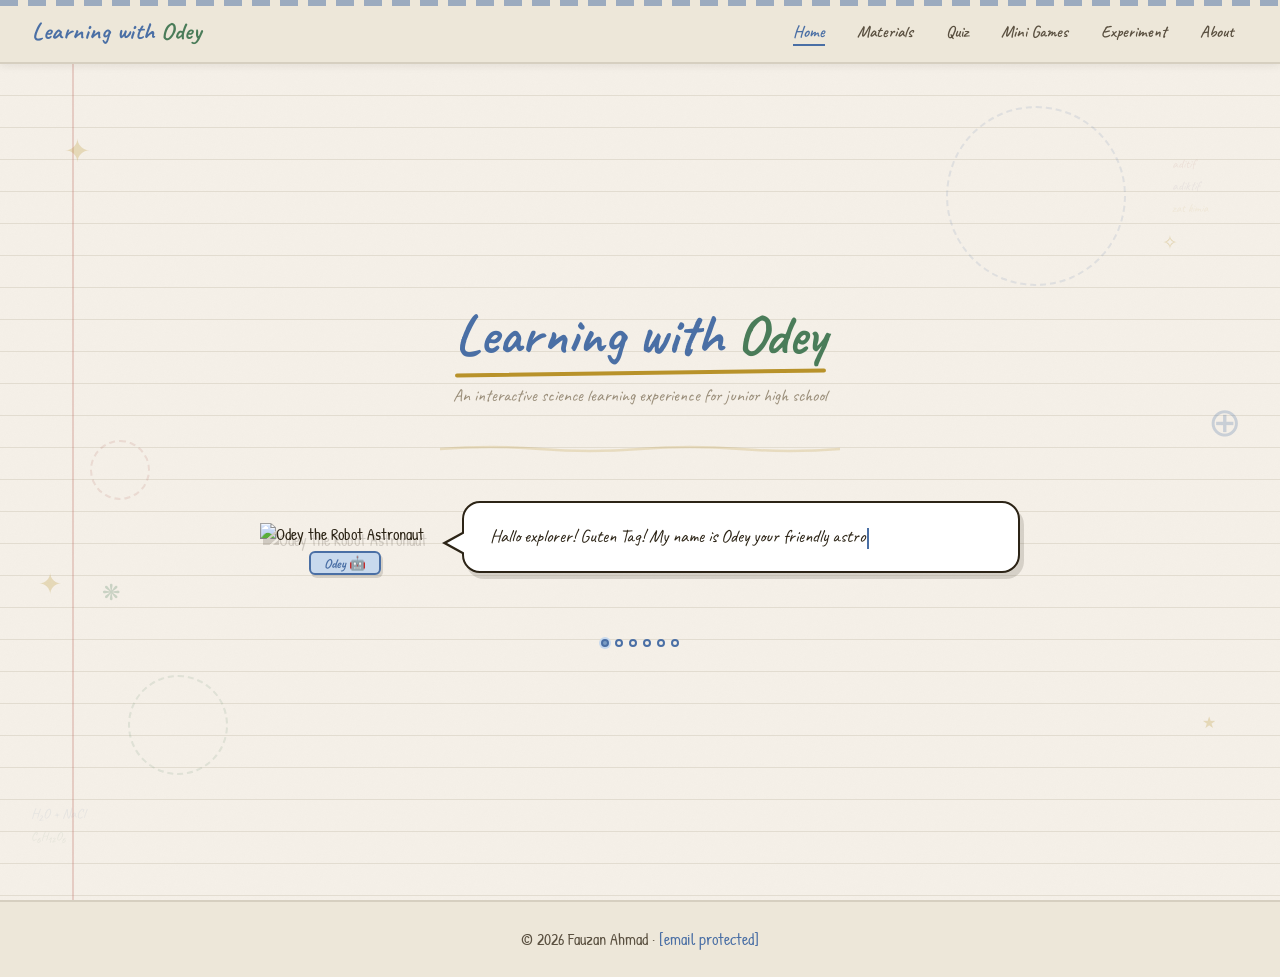
==== index.html @ 3d4de124 "Add files via upload" ====
<!DOCTYPE html>
<html lang="en">
<head>
  <meta charset="UTF-8">
  <meta name="viewport" content="width=device-width, initial-scale=1.0">
  <title>Learning with Odey</title>
  <link rel="stylesheet" href="style.css">
  <style>
    /* ── Home-specific styles ── */
    .home-hero {
      min-height: calc(100vh - var(--nav-height));
      display: flex;
      flex-direction: column;
      align-items: center;
      justify-content: center;
      padding: 3rem 1rem 4rem;
      position: relative;
      overflow: hidden;
    }

    .hero-doodles {
      position: absolute;
      inset: 0;
      pointer-events: none;
      overflow: hidden;
    }

    .doodle-star {
      position: absolute;
      font-family: var(--font-hand);
      color: var(--yellow);
      opacity: 0.25;
      font-size: 1.5rem;
      animation: float 4s ease-in-out infinite;
    }

    .doodle-circle {
      position: absolute;
      border-radius: 50%;
      border: 2.5px dashed;
      opacity: 0.12;
    }

    /* ── Welcome Banner ── */
    .welcome-banner {
      text-align: center;
      margin-bottom: 1.5rem;
      position: relative;
      z-index: 2;
    }

    .welcome-banner h1 {
      font-size: clamp(2rem, 6vw, 3.5rem);
      color: var(--blue);
      position: relative;
      display: inline-block;
    }

    .welcome-banner h1 span {
      color: var(--green);
    }

    .welcome-banner h1::after {
      content: '';
      position: absolute;
      bottom: -6px;
      left: 0; right: 0;
      height: 4px;
      background: var(--yellow);
      border-radius: 2px;
      transform: rotate(-0.8deg);
    }

    .welcome-banner .subtitle-home {
      font-family: var(--font-hand);
      font-size: 1.1rem;
      color: var(--ink-faint);
      margin-top: 0.8rem;
    }

    .scribble-line {
      width: 100%;
      max-width: 400px;
      height: 12px;
      margin: 0.5rem auto 1.5rem;
      opacity: 0.35;
    }

    /* ── Dialog Scene: Odey LEFT, Bubble RIGHT ── */
    .dialog-scene {
      position: relative;
      z-index: 2;
      display: flex;
      flex-direction: row;
      align-items: center;
      gap: 2rem;
      width: 100%;
      max-width: 760px;
      cursor: pointer;
    }

    /* ── Odey LEFT ── */
    .odey-wrapper {
      position: relative;
      display: flex;
      flex-direction: column;
      align-items: center;
      flex-shrink: 0;
    }

    .odey-img {
      width: 170px;
      height: auto;
      filter: drop-shadow(3px 6px 0px rgba(44,36,22,0.18));
      animation: float 3.5s ease-in-out infinite;
      user-select: none;
    }

    .odey-nametag {
      margin-top: 6px;
      background: var(--blue-pale);
      border: 2px solid var(--blue);
      border-radius: var(--radius-sm);
      font-family: var(--font-hand);
      font-size: 0.85rem;
      font-weight: 700;
      color: var(--blue);
      padding: 0.1rem 0.8rem;
      box-shadow: var(--shadow-sm);
    }

    .odey-reaction {
      position: absolute;
      top: 0px;
      right: -10px;
      font-size: 1.6rem;
      opacity: 0;
      pointer-events: none;
    }

    @keyframes reactionPop {
      0%   { opacity: 0; transform: translateY(0) scale(0.5); }
      30%  { opacity: 1; transform: translateY(-20px) scale(1.2); }
      70%  { opacity: 1; transform: translateY(-30px) scale(1); }
      100% { opacity: 0; transform: translateY(-40px) scale(0.8); }
    }

    .odey-reaction.pop {
      animation: reactionPop 0.8s ease forwards;
    }

    /* ── Bubble RIGHT ── */
    .dialog-bubble-wrapper {
      flex: 1;
      display: flex;
      flex-direction: column;
      align-items: flex-start;
      min-height: 140px;
      justify-content: center;
    }

    .dialog-bubble {
      background: white;
      border: 2.5px solid var(--ink);
      border-radius: 18px;
      padding: 1.2rem 1.6rem;
      font-family: var(--font-hand);
      font-size: 1.15rem;
      line-height: 1.6;
      box-shadow: var(--shadow-md);
      width: 100%;
      position: relative;
    }

    /* Tail pointing LEFT toward Odey */
    .dialog-bubble::before {
      content: '';
      position: absolute;
      top: 28px;
      left: -22px;
      border-width: 12px 22px 12px 0;
      border-style: solid;
      border-color: transparent var(--ink) transparent transparent;
      z-index: 1;
    }

    .dialog-bubble::after {
      content: '';
      position: absolute;
      top: 30px;
      left: -17px;
      border-width: 10px 18px 10px 0;
      border-style: solid;
      border-color: transparent white transparent transparent;
      z-index: 2;
    }

    .typing-cursor {
      display: inline-block;
      width: 2px;
      height: 1.1em;
      background: var(--blue);
      margin-left: 2px;
      vertical-align: middle;
      animation: blink 0.7s steps(1) infinite;
    }

    .click-hint {
      font-family: var(--font-hand);
      font-size: 0.85rem;
      color: var(--ink-faint);
      margin-top: 0.5rem;
      padding-left: 0.5rem;
      opacity: 0;
      transition: opacity 0.3s;
      display: flex;
      align-items: center;
      gap: 0.4rem;
    }

    .click-hint.visible { opacity: 1; }
    .click-arrow { animation: float 1s ease-in-out infinite; display: inline-block; }

    /* ── Progress Dots ── */
    .dialog-progress {
      display: flex;
      gap: 6px;
      margin-top: 1.2rem;
      justify-content: center;
      position: relative;
      z-index: 2;
    }

    .progress-dot {
      width: 8px; height: 8px;
      border-radius: 50%;
      border: 2px solid var(--blue);
      background: transparent;
      transition: background 0.3s;
    }

    .progress-dot.done    { background: var(--blue); }
    .progress-dot.current { background: var(--blue-light); box-shadow: 0 0 0 2px var(--blue-pale); }

    /* ── Final CTA ── */
    .home-cta {
      display: none;
      flex-direction: column;
      align-items: center;
      gap: 1.5rem;
      margin-top: 2.5rem;
    }

    .home-cta.visible {
      display: flex;
      animation: fadeInUp 0.5s ease forwards;
    }

    .cta-text {
      font-family: var(--font-hand);
      font-size: 1.2rem;
      color: var(--ink-soft);
      text-align: center;
    }

    .cta-buttons {
      display: flex;
      gap: 1rem;
      flex-wrap: wrap;
      justify-content: center;
    }

    .cta-btn {
      display: flex;
      flex-direction: column;
      align-items: center;
      gap: 0.4rem;
      padding: 1rem 1.5rem;
      border-radius: var(--radius-md);
      border: 2.5px solid;
      font-family: var(--font-hand);
      font-size: 1rem;
      font-weight: 600;
      text-decoration: none;
      transition: all 0.2s;
      box-shadow: var(--shadow-md);
      cursor: pointer;
    }

    .cta-btn:hover { transform: translate(-2px, -3px); box-shadow: var(--shadow-lg); }
    .cta-btn-icon  { font-size: 2rem; }

    .cta-btn.blue   { background: var(--blue-pale);   color: var(--blue);   border-color: var(--blue); }
    .cta-btn.green  { background: var(--green-pale);  color: var(--green);  border-color: var(--green); }
    .cta-btn.red    { background: var(--red-pale);    color: var(--red);    border-color: var(--red); }
    .cta-btn.yellow { background: var(--yellow-pale); color: var(--yellow); border-color: var(--yellow); }
    .cta-btn.purple { background: var(--purple-pale); color: var(--purple); border-color: var(--purple); }

    .restart-btn {
      background: none; border: none;
      font-family: var(--font-hand); font-size: 0.9rem;
      color: var(--ink-faint); cursor: pointer; text-decoration: underline; padding: 0;
    }
    .restart-btn:hover { color: var(--blue); }

    @media (max-width: 600px) {
      .dialog-scene { flex-direction: column; align-items: center; }
      .odey-img { width: 120px; }
      .dialog-bubble { font-size: 1rem; }
      .dialog-bubble::before { top:-22px; left:30px; border-width:0 14px 22px 0; border-color:transparent transparent var(--ink) transparent; }
      .dialog-bubble::after  { top:-17px; left:32px; border-width:0 11px 17px 0; border-color:transparent transparent white transparent; }
    }
  </style>
</head>
<body>

  <nav class="navbar">
    <a href="index.html" class="nav-logo">Learning with <span>Odey</span></a>
    <button class="nav-toggle" id="navToggle" aria-label="Toggle menu">
      <span></span><span></span><span></span>
    </button>
    <ul class="nav-links" id="navLinks">
      <li><a href="index.html" class="active">Home</a></li>
      <li><a href="materials.html">Materials</a></li>
      <li><a href="quiz.html">Quiz</a></li>
      <li><a href="minigames.html">Mini Games</a></li>
      <li><a href="experiment.html">Experiment</a></li>
      <li><a href="about.html">About</a></li>
    </ul>
  </nav>

  <div class="page-content">

    <section class="home-hero">

    <div class="hero-doodles" aria-hidden="true">
      <span class="doodle-star" style="top:8%;left:5%;font-size:2rem;animation-delay:0s;">✦</span>
      <span class="doodle-star" style="top:20%;right:8%;font-size:1.2rem;animation-delay:1s;">✧</span>
      <span class="doodle-star" style="top:60%;left:3%;font-size:1.8rem;animation-delay:2s;">✦</span>
      <span class="doodle-star" style="bottom:20%;right:5%;font-size:1rem;animation-delay:0.5s;">★</span>
      <span class="doodle-star" style="top:40%;right:3%;font-size:2.5rem;animation-delay:1.5s;color:var(--blue);">⊕</span>
      <span class="doodle-star" style="bottom:35%;left:8%;font-size:1.4rem;animation-delay:0.8s;color:var(--green);">❋</span>
      <div class="doodle-circle" style="width:180px;height:180px;border-color:var(--blue);top:5%;right:12%;animation:float 6s ease-in-out infinite;"></div>
      <div class="doodle-circle" style="width:100px;height:100px;border-color:var(--green);bottom:15%;left:10%;animation:float 5s ease-in-out infinite 1s;"></div>
      <div class="doodle-circle" style="width:60px;height:60px;border-color:var(--red);top:45%;left:7%;animation:float 4s ease-in-out infinite 2s;"></div>
      <svg class="doodle-corner" style="bottom:5%;left:2%;width:120px;opacity:0.08;" viewBox="0 0 120 60">
        <text x="5" y="20" font-family="Caveat" font-size="14" fill="#4a6fa5">H₂O + NaCl</text>
        <text x="5" y="42" font-family="Caveat" font-size="12" fill="#4a7c59">C₆H₁₂O₆</text>
      </svg>
      <svg class="doodle-corner" style="top:10%;right:1%;width:100px;opacity:0.08;" viewBox="0 0 100 80">
        <text x="5" y="20" font-family="Caveat" font-size="13" fill="#a0453a">aditif</text>
        <text x="5" y="42" font-family="Caveat" font-size="13" fill="#6b5b8a">adiktif</text>
        <text x="5" y="64" font-family="Caveat" font-size="12" fill="#b8922a">zat kimia</text>
      </svg>
    </div>

      <div class="welcome-banner">
        <h1>Learning with <span>Odey</span></h1>
        <p class="subtitle-home">An interactive science learning experience for junior high school</p>
      </div>

      <svg class="scribble-line" viewBox="0 0 400 12" fill="none">
        <path d="M0 6 Q50 2 100 6 Q150 10 200 6 Q250 2 300 6 Q350 10 400 6"
              stroke="#b8922a" stroke-width="2.5" stroke-linecap="round" opacity="0.6"/>
      </svg>

      <!-- Dialog: Odey LEFT | Bubble RIGHT -->
      <div class="dialog-scene" id="dialogScene">

        <div class="odey-wrapper">
          <img src="assets/odey.png" alt="Odey the Robot Astronaut" class="odey-img" id="odeyImg">
          <div class="odey-nametag">Odey 🤖</div>
          <div class="odey-reaction" id="odeyReaction"></div>
        </div>

        <div class="dialog-bubble-wrapper">
          <div class="dialog-bubble" id="dialogBubble">
            <span id="dialogText"></span><span class="typing-cursor" id="cursor"></span>
          </div>
          <div class="click-hint" id="clickHint">
            <span class="click-arrow">▶</span> Click anywhere to continue
          </div>
        </div>

      </div>

      <div class="dialog-progress" id="progressDots"></div>

      <div class="home-cta" id="homeCta">
        <p class="cta-text">Where would you like to start, <em>Freund</em>? 🚀</p>
        <div class="cta-buttons">
          <a href="materials.html" class="cta-btn blue"><span class="cta-btn-icon">📖</span>Materials</a>
          <a href="quiz.html"      class="cta-btn green"><span class="cta-btn-icon">📝</span>Quiz</a>
          <a href="minigames.html" class="cta-btn yellow"><span class="cta-btn-icon">🎮</span>Mini Games</a>
          <a href="experiment.html" class="cta-btn red"><span class="cta-btn-icon">🔬</span>Experiment</a>
          <a href="about.html"     class="cta-btn purple"><span class="cta-btn-icon">👨‍🎓</span>About</a>
        </div>
        <button class="restart-btn" id="restartBtn">↩ Talk to Odey again</button>
      </div>

    </section>
  </div>

  <footer class="site-footer">
    <p>© 2026 Fauzan Ahmad · <a href="/cdn-cgi/l/email-protection#402621353a212e21282d2124003530296e252435"><span class="__cf_email__" data-cfemail="9dfbfce8e7fcf3fcf5f0fcf9dde8edf4b3f8f9e8">[email&#160;protected]</span></a></p>
  </footer>

  <script data-cfasync="false" src="/cdn-cgi/scripts/5c5dd728/cloudflare-static/email-decode.min.js"></script><script>
    /* Nav toggle */
    document.getElementById('navToggle').addEventListener('click', () => {
      document.getElementById('navLinks').classList.toggle('open');
    });

    /* Dialog data */
    const DIALOGS = [
      { text: "Hallo explorer! Guten Tag! My name is Odey your friendly astro guider!", reaction: "🤖" },
      { text: "I was built by my good friend, Fauzan to help YOU explore the fascinating world of science. Pretty cool, ja?", reaction: "🚀" },
      { text: "This website is all about Additive and Addictive Substances. Sounds serious, but we'll make it fun, I promise! Hehe~", reaction: "😄" },
      { text: "You'll find interactive Materials, a Quiz to test your knowledge, a fun Mini Games, a hands-on Experiment, and more!", reaction: "📚" },
      { text: "Think of this as your digital science notebook — except way more exciting than writing lines. Natürlich!", reaction: "✍️" },
      { text: "Ready to dive in? Choose where you'd like to start below, my suggestion is start from materials ehe~. I'll be cheering for you all the way, Freund!", reaction: "🌟" }
    ];

    let currentDialog = 0;
    let isTyping      = false;
    let typeTimeout   = null;

    const els = {
      bubble:   document.getElementById('dialogBubble'),
      text:     document.getElementById('dialogText'),
      cursor:   document.getElementById('cursor'),
      hint:     document.getElementById('clickHint'),
      dots:     document.getElementById('progressDots'),
      reaction: document.getElementById('odeyReaction'),
      cta:      document.getElementById('homeCta'),
      scene:    document.getElementById('dialogScene'),
    };

    function buildDots() {
      els.dots.innerHTML = '';
      DIALOGS.forEach((_, i) => {
        const d = document.createElement('div');
        d.className = 'progress-dot';
        if (i < currentDialog)   d.classList.add('done');
        if (i === currentDialog) d.classList.add('current');
        els.dots.appendChild(d);
      });
    }

    function typeText(text) {
      els.text.textContent = '';
      els.cursor.style.display = 'inline-block';
      isTyping = true;
      els.hint.classList.remove('visible');
      let i = 0;
      function tick() {
        if (i < text.length) {
          els.text.textContent += text[i++];
          typeTimeout = setTimeout(tick, 28);
        } else {
          isTyping = false;
          els.cursor.style.display = 'none';
          if (currentDialog < DIALOGS.length - 1) els.hint.classList.add('visible');
        }
      }
      tick();
    }

    function skipTyping() {
      clearTimeout(typeTimeout);
      els.text.textContent = DIALOGS[currentDialog].text;
      isTyping = false;
      els.cursor.style.display = 'none';
      if (currentDialog < DIALOGS.length - 1) els.hint.classList.add('visible');
    }

    function showReaction(emoji) {
      els.reaction.textContent = emoji;
      els.reaction.classList.remove('pop');
      void els.reaction.offsetWidth;
      els.reaction.classList.add('pop');
    }

    function popBubble() {
      els.bubble.style.animation = 'none';
      void els.bubble.offsetWidth;
      els.bubble.style.animation = 'popIn 0.3s ease forwards';
    }

    function advance() {
      if (isTyping) { skipTyping(); return; }

      if (currentDialog >= DIALOGS.length - 1) {
        els.scene.style.opacity = '0.4';
        els.scene.style.pointerEvents = 'none';
        els.cta.classList.add('visible');
        return;
      }

      currentDialog++;
      buildDots();
      showReaction(DIALOGS[currentDialog].reaction);
      popBubble();
      typeText(DIALOGS[currentDialog].text);
    }

    function reset() {
      currentDialog = 0;
      els.scene.style.opacity = '1';
      els.scene.style.pointerEvents = '';
      els.cta.classList.remove('visible');
      buildDots();
      popBubble();
      typeText(DIALOGS[0].text);
    }

    /* Events */
    els.scene.addEventListener('click', advance);
    document.addEventListener('keydown', e => {
      if (e.key === ' ' || e.key === 'Enter') { e.preventDefault(); advance(); }
    });
    document.getElementById('restartBtn').addEventListener('click', reset);

    /* Init */
    buildDots();
    typeText(DIALOGS[0].text);
  </script>

</body>
</html>
---- style.css ----
/* ============================================
   LEARNING WITH ODEY — Global Stylesheet
   Theme: Student's Sketchbook / Notebook
   Palette: Muted paper white, dusty blue, 
            sage green, muted red, soft yellow
   ============================================ */

   @import url('https://fonts.googleapis.com/css2?family=Caveat:wght@400;500;600;700&family=Patrick+Hand&family=Nunito:wght@300;400;600;700&display=swap');

   /* ── CSS Variables ─────────────────────────── */
   :root {
     /* Paper & Ink */
     --paper:        #f5f0e8;
     --paper-dark:   #ede7d9;
     --paper-lines:  #d6cfc0;
     --ink:          #2c2416;
     --ink-soft:     #5a5040;
     --ink-faint:    #9a8e7a;
   
     /* Crayon / Pencil Colors (muted, dusty) */
     --blue:         #4a6fa5;
     --blue-light:   #7a9cc4;
     --blue-pale:    #c8d9ed;
     --green:        #4a7c59;
     --green-light:  #7aaa8a;
     --green-pale:   #c4dbc9;
     --red:          #a0453a;
     --red-light:    #c47a72;
     --red-pale:     #e8c4c0;
     --yellow:       #b8922a;
     --yellow-light: #d4b060;
     --yellow-pale:  #f0dfa0;
     --purple:       #6b5b8a;
     --purple-pale:  #d0c4e0;
   
     /* Typography */
     --font-hand:    'Caveat', cursive;
     --font-body:    'Patrick Hand', cursive;
     --font-ui:      'Nunito', sans-serif;
   
     /* Spacing */
     --nav-height:   64px;
     --radius-sm:    6px;
     --radius-md:    12px;
     --radius-lg:    20px;
   
     /* Shadows (pencil/sketch feel) */
     --shadow-sm:    2px 3px 0px rgba(44,36,22,0.15);
     --shadow-md:    4px 6px 0px rgba(44,36,22,0.15);
     --shadow-lg:    6px 10px 0px rgba(44,36,22,0.12);
   }
   
   /* ── Reset & Base ───────────────────────────── */
   *, *::before, *::after {
     box-sizing: border-box;
     margin: 0;
     padding: 0;
   }
   
   html {
     scroll-behavior: smooth;
   }
   
   body {
     font-family: var(--font-body);
     background-color: var(--paper);
     color: var(--ink);
     min-height: 100vh;
     position: relative;
     overflow-x: hidden;
   }
   
   /* ── Paper Texture Background ───────────────── */
   body::before {
     content: '';
     position: fixed;
     inset: 0;
     background-image:
       /* Horizontal ruled lines */
       repeating-linear-gradient(
         transparent,
         transparent 31px,
         var(--paper-lines) 31px,
         var(--paper-lines) 32px
       ),
       /* Subtle paper grain */
       url("data:image/svg+xml,%3Csvg xmlns='http://www.w3.org/2000/svg' width='300' height='300'%3E%3Cfilter id='noise'%3E%3CfeTurbulence type='fractalNoise' baseFrequency='0.9' numOctaves='4' stitchTiles='stitch'/%3E%3CfeColorMatrix type='saturate' values='0'/%3E%3C/filter%3E%3Crect width='300' height='300' filter='url(%23noise)' opacity='0.04'/%3E%3C/svg%3E");
     pointer-events: none;
     z-index: 0;
     opacity: 0.6;
   }
   
   /* Red margin line (left side, like real notebook) */
   body::after {
     content: '';
     position: fixed;
     top: 0;
     left: 72px;
     width: 2px;
     height: 100vh;
     background: var(--red-light);
     opacity: 0.3;
     pointer-events: none;
     z-index: 0;
   }
   
   /* ── Navigation ─────────────────────────────── */
   .navbar {
     position: sticky;
     top: 0;
     z-index: 1000;
     height: var(--nav-height);
     background: var(--paper-dark);
     border-bottom: 2px solid var(--paper-lines);
     display: flex;
     align-items: center;
     padding: 0 2rem;
     gap: 1rem;
     box-shadow: 0 2px 8px rgba(44,36,22,0.08);
   }
   
   /* Spiral binding decoration */
   .navbar::before {
     content: '';
     position: absolute;
     top: 0;
     left: 0;
     right: 0;
     height: 6px;
     background: repeating-linear-gradient(
       90deg,
       var(--blue) 0px,
       var(--blue) 18px,
       transparent 18px,
       transparent 28px
     );
     opacity: 0.5;
   }
   
   .nav-logo {
     font-family: var(--font-hand);
     font-size: 1.5rem;
     font-weight: 700;
     color: var(--blue);
     text-decoration: none;
     letter-spacing: 0.5px;
     flex-shrink: 0;
   }
   
   .nav-logo span {
     color: var(--green);
   }
   
   .nav-links {
     display: flex;
     align-items: center;
     gap: 0.25rem;
     list-style: none;
     margin-left: auto;
   }
   
   .nav-links a {
     font-family: var(--font-hand);
     font-size: 1.05rem;
     font-weight: 600;
     color: var(--ink-soft);
     text-decoration: none;
     padding: 0.4rem 0.9rem;
     border-radius: var(--radius-sm);
     transition: all 0.2s ease;
     position: relative;
   }
   
   .nav-links a::after {
     content: '';
     position: absolute;
     bottom: 2px;
     left: 0.9rem;
     right: 0.9rem;
     height: 2px;
     background: var(--blue);
     transform: scaleX(0);
     transform-origin: left;
     transition: transform 0.2s ease;
   }
   
   .nav-links a:hover {
     color: var(--blue);
   }
   
   .nav-links a:hover::after,
   .nav-links a.active::after {
     transform: scaleX(1);
   }
   
   .nav-links a.active {
     color: var(--blue);
   }
   
   /* Hamburger (mobile) */
   .nav-toggle {
     display: none;
     flex-direction: column;
     gap: 5px;
     cursor: pointer;
     margin-left: auto;
     padding: 4px;
   }
   
   .nav-toggle span {
     display: block;
     width: 24px;
     height: 2px;
     background: var(--ink);
     border-radius: 2px;
     transition: all 0.3s;
   }
   
   /* ── Page Wrapper ───────────────────────────── */
   .page-content {
     position: relative;
     z-index: 1;
     min-height: calc(100vh - var(--nav-height));
   }
   
   .container {
     max-width: 900px;
     margin: 0 auto;
     padding: 0 2rem;
   }
   
   .container-wide {
     max-width: 1200px;
     margin: 0 auto;
     padding: 0 2rem;
   }
   
   /* ── Sketch Card Component ──────────────────── */
   .sketch-card {
     background: white;
     border: 2px solid var(--paper-lines);
     border-radius: var(--radius-md);
     padding: 1.5rem;
     position: relative;
     box-shadow: var(--shadow-md);
     /* Slight rotation for sketchbook feel */
   }
   
   .sketch-card::before {
     content: '';
     position: absolute;
     inset: -1px;
     border-radius: var(--radius-md);
     border: 1.5px solid var(--paper-lines);
     opacity: 0.4;
     transform: rotate(0.3deg);
     pointer-events: none;
   }
   
   /* ── Handwritten Headings ───────────────────── */
   h1, h2, h3, h4 {
     font-family: var(--font-hand);
     line-height: 1.2;
   }
   
   h1 { font-size: clamp(2rem, 5vw, 3rem); }
   h2 { font-size: clamp(1.5rem, 3vw, 2rem); }
   h3 { font-size: clamp(1.2rem, 2.5vw, 1.5rem); }
   
   p {
     font-family: var(--font-body);
     font-size: 1rem;
     line-height: 1.7;
     color: var(--ink-soft);
   }
   
   /* ── Underline Decoration ───────────────────── */
   .hand-underline {
     position: relative;
     display: inline-block;
   }
   
   .hand-underline::after {
     content: '';
     position: absolute;
     bottom: -4px;
     left: 0;
     right: 0;
     height: 3px;
     background: var(--yellow);
     border-radius: 2px;
     transform: rotate(-0.5deg);
   }
   
   /* ── Buttons ────────────────────────────────── */
   .btn {
     display: inline-flex;
     align-items: center;
     gap: 0.5rem;
     font-family: var(--font-hand);
     font-size: 1.05rem;
     font-weight: 600;
     padding: 0.6rem 1.4rem;
     border-radius: var(--radius-sm);
     border: 2px solid currentColor;
     cursor: pointer;
     text-decoration: none;
     transition: all 0.15s ease;
     position: relative;
     box-shadow: var(--shadow-sm);
   }
   
   .btn:hover {
     transform: translate(-1px, -1px);
     box-shadow: var(--shadow-md);
   }
   
   .btn:active {
     transform: translate(1px, 1px);
     box-shadow: none;
   }
   
   .btn-blue {
     background: var(--blue-pale);
     color: var(--blue);
     border-color: var(--blue);
   }
   
   .btn-green {
     background: var(--green-pale);
     color: var(--green);
     border-color: var(--green);
   }
   
   .btn-red {
     background: var(--red-pale);
     color: var(--red);
     border-color: var(--red);
   }
   
   .btn-yellow {
     background: var(--yellow-pale);
     color: var(--yellow);
     border-color: var(--yellow);
   }
   
   .btn-purple {
     background: var(--purple-pale);
     color: var(--purple);
     border-color: var(--purple);
   }
   
   /* ── Speech Bubble (Odey) ───────────────────── */
   .speech-bubble {
     background: white;
     border: 2px solid var(--ink);
     border-radius: var(--radius-lg);
     padding: 1rem 1.4rem;
     position: relative;
     font-family: var(--font-hand);
     font-size: 1.1rem;
     line-height: 1.5;
     box-shadow: var(--shadow-sm);
     max-width: 400px;
   }
   
   .speech-bubble.left::before {
     content: '';
     position: absolute;
     bottom: -14px;
     left: 30px;
     border-width: 14px 10px 0 0;
     border-style: solid;
     border-color: var(--ink) transparent transparent transparent;
   }
   
   .speech-bubble.left::after {
     content: '';
     position: absolute;
     bottom: -11px;
     left: 32px;
     border-width: 12px 8px 0 0;
     border-style: solid;
     border-color: white transparent transparent transparent;
   }
   
   .speech-bubble.right::before {
     content: '';
     position: absolute;
     bottom: -14px;
     right: 30px;
     border-width: 14px 0 0 10px;
     border-style: solid;
     border-color: var(--ink) transparent transparent transparent;
   }
   
   .speech-bubble.right::after {
     content: '';
     position: absolute;
     bottom: -11px;
     right: 32px;
     border-width: 12px 0 0 8px;
     border-style: solid;
     border-color: white transparent transparent transparent;
   }
   
   /* ── Sticky Note ────────────────────────────── */
   .sticky-note {
     background: var(--yellow-pale);
     border: 1.5px solid var(--yellow);
     border-radius: 3px 3px var(--radius-sm) 3px;
     padding: 1rem;
     font-family: var(--font-hand);
     font-size: 0.95rem;
     box-shadow: var(--shadow-sm);
     position: relative;
   }
   
   .sticky-note::before {
     content: '';
     position: absolute;
     top: -6px;
     left: 50%;
     transform: translateX(-50%);
     width: 40px;
     height: 10px;
     background: rgba(184,146,42,0.35);
     border-radius: 2px;
   }
   
   /* ── Section Label (tab-style) ──────────────── */
   .section-label {
     display: inline-block;
     font-family: var(--font-hand);
     font-size: 0.85rem;
     font-weight: 700;
     letter-spacing: 1px;
     text-transform: uppercase;
     padding: 0.2rem 0.8rem;
     border-radius: var(--radius-sm) var(--radius-sm) 0 0;
     margin-bottom: -2px;
   }
   
   .label-blue   { background: var(--blue-pale);   color: var(--blue); }
   .label-green  { background: var(--green-pale);  color: var(--green); }
   .label-red    { background: var(--red-pale);    color: var(--red); }
   .label-yellow { background: var(--yellow-pale); color: var(--yellow); }
   .label-purple { background: var(--purple-pale); color: var(--purple); }
   
   /* ── Washi Tape Decoration ──────────────────── */
   .washi {
     display: block;
     height: 20px;
     border-radius: 2px;
     opacity: 0.65;
   }
   
   .washi-blue   { background: repeating-linear-gradient(45deg, var(--blue-pale), var(--blue-pale) 4px, var(--blue-light) 4px, var(--blue-light) 8px); }
   .washi-green  { background: repeating-linear-gradient(45deg, var(--green-pale), var(--green-pale) 4px, var(--green-light) 4px, var(--green-light) 8px); }
   .washi-red    { background: repeating-linear-gradient(45deg, var(--red-pale), var(--red-pale) 4px, var(--red-light) 4px, var(--red-light) 8px); }
   .washi-yellow { background: repeating-linear-gradient(45deg, var(--yellow-pale), var(--yellow-pale) 4px, var(--yellow-light) 4px, var(--yellow-light) 8px); }
   
   /* ── Progress / Tab Bar ─────────────────────── */
   .tab-bar {
     display: flex;
     gap: 0.5rem;
     border-bottom: 2px solid var(--paper-lines);
     margin-bottom: 1.5rem;
     overflow-x: auto;
     padding-bottom: 0;
   }
   
   .tab-btn {
     font-family: var(--font-hand);
     font-size: 1rem;
     font-weight: 600;
     padding: 0.5rem 1.2rem;
     border: 2px solid var(--paper-lines);
     border-bottom: none;
     border-radius: var(--radius-sm) var(--radius-sm) 0 0;
     background: var(--paper-dark);
     color: var(--ink-faint);
     cursor: pointer;
     transition: all 0.2s;
     white-space: nowrap;
   }
   
   .tab-btn.active {
     background: white;
     color: var(--blue);
     border-color: var(--blue);
     position: relative;
     bottom: -2px;
     padding-bottom: calc(0.5rem + 2px);
   }
   
   /* ── Footer ─────────────────────────────────── */
   .site-footer {
     position: relative;
     z-index: 1;
     background: var(--paper-dark);
     border-top: 2px solid var(--paper-lines);
     padding: 1.5rem 2rem;
     text-align: center;
     font-family: var(--font-hand);
     font-size: 0.95rem;
     color: var(--ink-faint);
   }
   
   .site-footer a {
     color: var(--blue);
     text-decoration: none;
   }
   
   /* ── Doodle SVG decorations ─────────────────── */
   .doodle-corner {
     position: absolute;
     opacity: 0.12;
     pointer-events: none;
   }
   
   /* ── Animations ─────────────────────────────── */
   @keyframes float {
     0%, 100% { transform: translateY(0px); }
     50% { transform: translateY(-8px); }
   }
   
   @keyframes wobble {
     0%, 100% { transform: rotate(-1deg); }
     50% { transform: rotate(1deg); }
   }
   
   @keyframes fadeInUp {
     from { opacity: 0; transform: translateY(20px); }
     to   { opacity: 1; transform: translateY(0); }
   }
   
   @keyframes fadeIn {
     from { opacity: 0; }
     to   { opacity: 1; }
   }
   
   @keyframes scribble {
     from { stroke-dashoffset: 1000; }
     to   { stroke-dashoffset: 0; }
   }
   
   @keyframes popIn {
     0%   { transform: scale(0.8); opacity: 0; }
     70%  { transform: scale(1.05); }
     100% { transform: scale(1); opacity: 1; }
   }
   
   @keyframes blink {
     0%, 100% { opacity: 1; }
     50%       { opacity: 0; }
   }
   
   .anim-float    { animation: float 3s ease-in-out infinite; }
   .anim-wobble   { animation: wobble 4s ease-in-out infinite; }
   .anim-fadeInUp { animation: fadeInUp 0.5s ease forwards; }
   .anim-popIn    { animation: popIn 0.4s cubic-bezier(0.34, 1.56, 0.64, 1) forwards; }
   
   /* ── Utility ────────────────────────────────── */
   .text-blue   { color: var(--blue); }
   .text-green  { color: var(--green); }
   .text-red    { color: var(--red); }
   .text-yellow { color: var(--yellow); }
   .text-purple { color: var(--purple); }
   
   .bg-blue-pale   { background: var(--blue-pale); }
   .bg-green-pale  { background: var(--green-pale); }
   .bg-red-pale    { background: var(--red-pale); }
   .bg-yellow-pale { background: var(--yellow-pale); }
   
   .mt-1 { margin-top: 0.5rem; }
   .mt-2 { margin-top: 1rem; }
   .mt-3 { margin-top: 1.5rem; }
   .mt-4 { margin-top: 2rem; }
   .mb-1 { margin-bottom: 0.5rem; }
   .mb-2 { margin-bottom: 1rem; }
   .mb-3 { margin-bottom: 1.5rem; }
   .mb-4 { margin-bottom: 2rem; }
   
   .text-center { text-align: center; }
   .flex { display: flex; }
   .flex-center { display: flex; align-items: center; justify-content: center; }
   .gap-1 { gap: 0.5rem; }
   .gap-2 { gap: 1rem; }
   .gap-3 { gap: 1.5rem; }
   
   /* ── Responsive ─────────────────────────────── */
   @media (max-width: 768px) {
     body::after { display: none; }
   
     .navbar { padding: 0 1rem; }
   
     .nav-links {
       display: none;
       position: absolute;
       top: var(--nav-height);
       left: 0;
       right: 0;
       flex-direction: column;
       background: var(--paper-dark);
       border-bottom: 2px solid var(--paper-lines);
       padding: 1rem;
       gap: 0.5rem;
       z-index: 999;
     }
   
     .nav-links.open { display: flex; }
     .nav-toggle { display: flex; }
   
     .container,
     .container-wide { padding: 0 1rem; }
   }
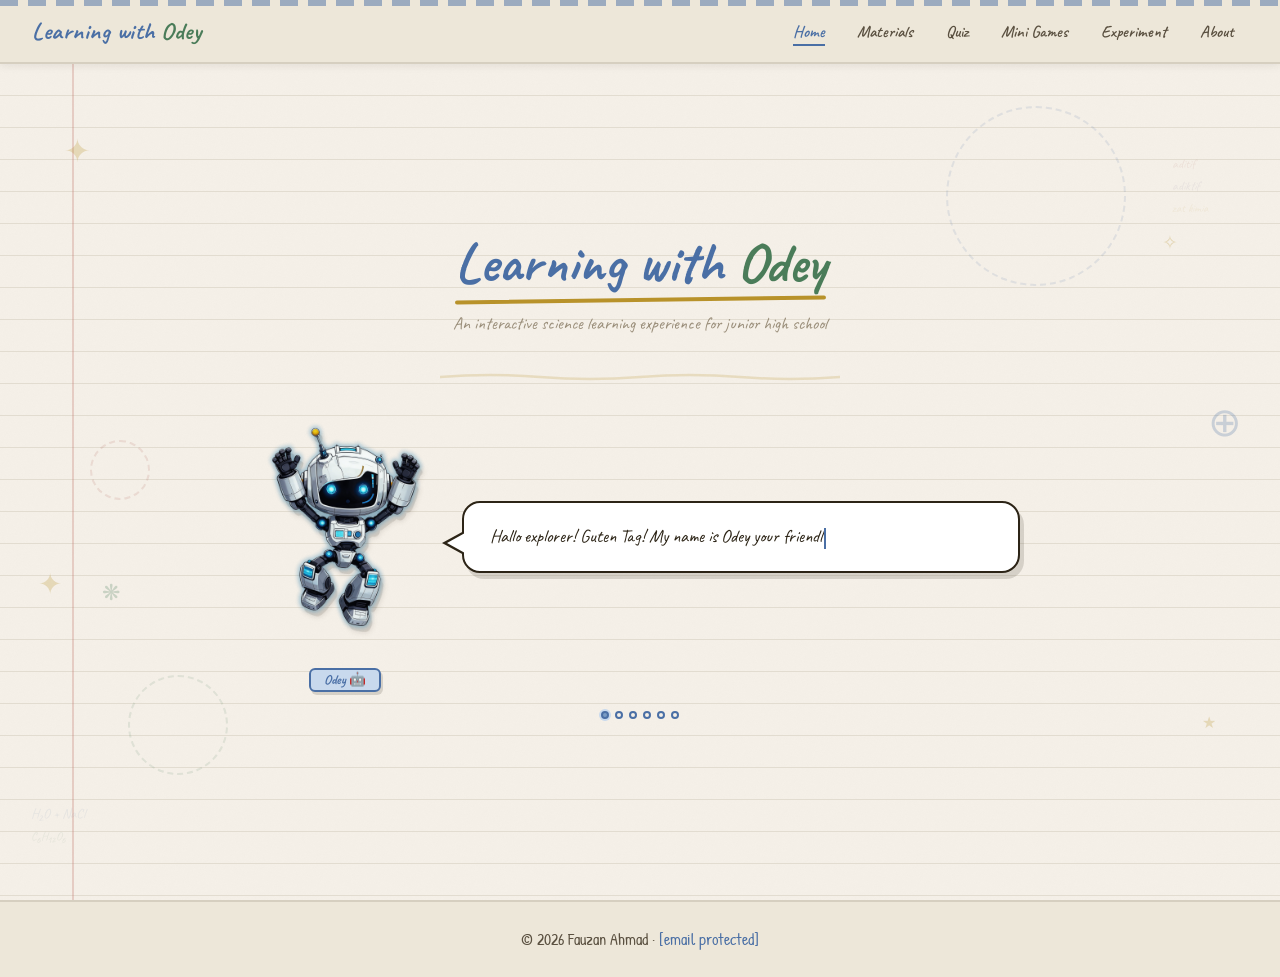
==== commit e5460349: "Update index.html" ====
--- a/index.html
+++ b/index.html
@@ -417,7 +417,7 @@
       { text: "I was built by my good friend, Fauzan to help YOU explore the fascinating world of science. Pretty cool, ja?", reaction: "🚀" },
       { text: "This website is all about Additive and Addictive Substances. Sounds serious, but we'll make it fun, I promise! Hehe~", reaction: "😄" },
       { text: "You'll find interactive Materials, a Quiz to test your knowledge, a fun Mini Games, a hands-on Experiment, and more!", reaction: "📚" },
-      { text: "Think of this as your digital science notebook — except way more exciting than writing lines. Natürlich!", reaction: "✍️" },
+      { text: "Also, you can use this website as your digital science worksheet for the Experiment!", reaction: "✍️" },
       { text: "Ready to dive in? Choose where you'd like to start below, my suggestion is start from materials ehe~. I'll be cheering for you all the way, Freund!", reaction: "🌟" }
     ];
 
@@ -527,4 +527,5 @@
   </script>
 
 </body>
-</html>+
+</html>
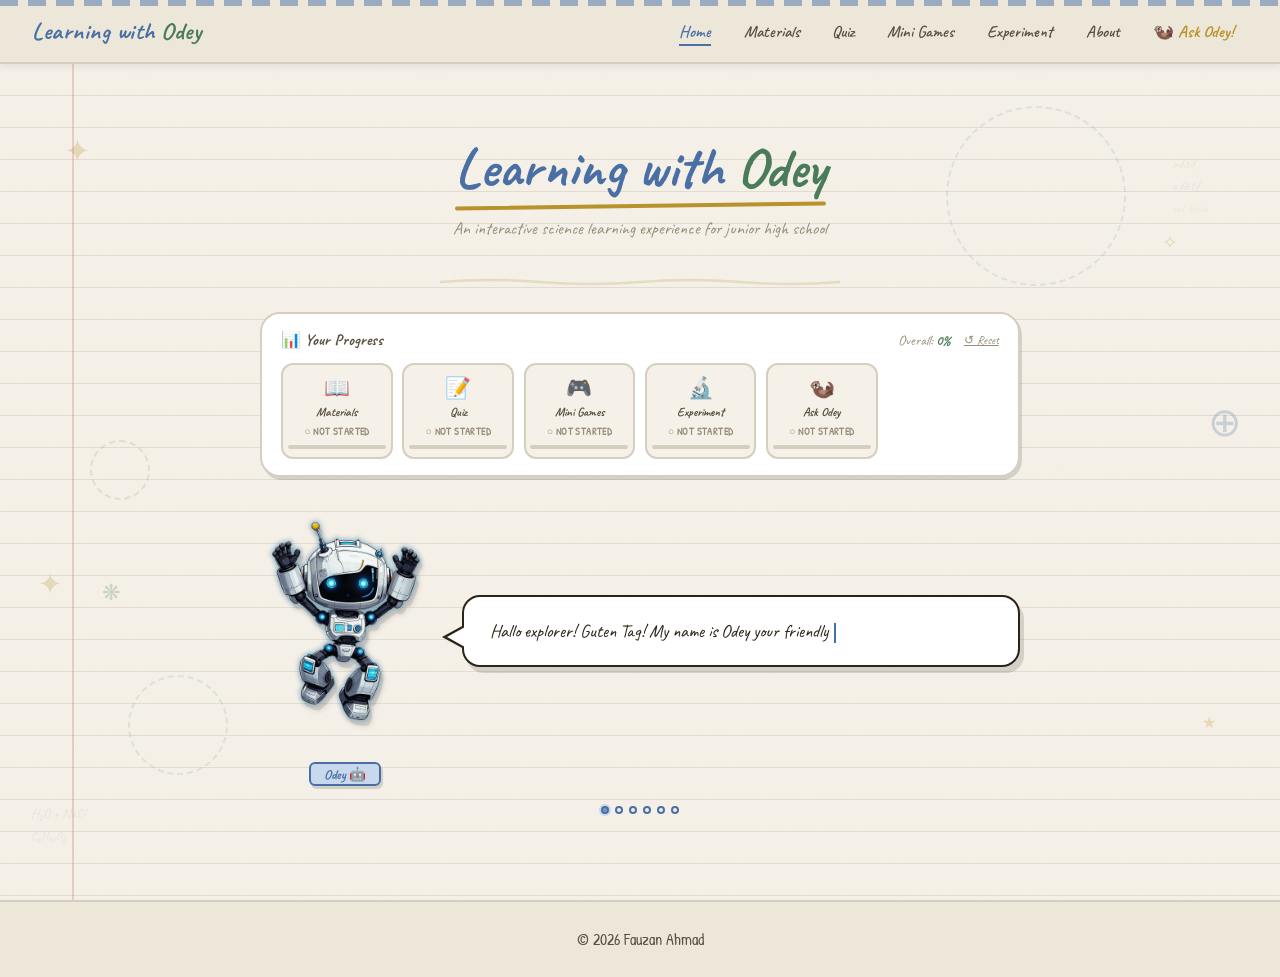
==== commit 3a2db04b: "Update index.html" ====
--- a/index.html
+++ b/index.html
@@ -18,289 +18,161 @@
       overflow: hidden;
     }
 
-    .hero-doodles {
-      position: absolute;
-      inset: 0;
-      pointer-events: none;
-      overflow: hidden;
-    }
-
-    .doodle-star {
-      position: absolute;
-      font-family: var(--font-hand);
-      color: var(--yellow);
-      opacity: 0.25;
-      font-size: 1.5rem;
-      animation: float 4s ease-in-out infinite;
-    }
-
-    .doodle-circle {
-      position: absolute;
-      border-radius: 50%;
-      border: 2.5px dashed;
-      opacity: 0.12;
-    }
+    .hero-doodles { position: absolute; inset: 0; pointer-events: none; overflow: hidden; }
+    .doodle-star { position: absolute; font-family: var(--font-hand); color: var(--yellow); opacity: 0.25; font-size: 1.5rem; animation: float 4s ease-in-out infinite; }
+    .doodle-circle { position: absolute; border-radius: 50%; border: 2.5px dashed; opacity: 0.12; }
 
     /* ── Welcome Banner ── */
-    .welcome-banner {
-      text-align: center;
-      margin-bottom: 1.5rem;
+    .welcome-banner { text-align: center; margin-bottom: 1.5rem; position: relative; z-index: 2; }
+    .welcome-banner h1 { font-size: clamp(2rem, 6vw, 3.5rem); color: var(--blue); position: relative; display: inline-block; }
+    .welcome-banner h1 span { color: var(--green); }
+    .welcome-banner h1::after { content: ''; position: absolute; bottom: -6px; left: 0; right: 0; height: 4px; background: var(--yellow); border-radius: 2px; transform: rotate(-0.8deg); }
+    .welcome-banner .subtitle-home { font-family: var(--font-hand); font-size: 1.1rem; color: var(--ink-faint); margin-top: 0.8rem; }
+
+    .scribble-line { width: 100%; max-width: 400px; height: 12px; margin: 0.5rem auto 1.5rem; opacity: 0.35; }
+
+    /* ── PROGRESS TRACKER ── */
+    .progress-tracker {
       position: relative;
       z-index: 2;
-    }
-
-    .welcome-banner h1 {
-      font-size: clamp(2rem, 6vw, 3.5rem);
-      color: var(--blue);
-      position: relative;
-      display: inline-block;
-    }
-
-    .welcome-banner h1 span {
-      color: var(--green);
-    }
-
-    .welcome-banner h1::after {
-      content: '';
-      position: absolute;
-      bottom: -6px;
-      left: 0; right: 0;
-      height: 4px;
-      background: var(--yellow);
-      border-radius: 2px;
-      transform: rotate(-0.8deg);
-    }
-
-    .welcome-banner .subtitle-home {
-      font-family: var(--font-hand);
-      font-size: 1.1rem;
-      color: var(--ink-faint);
-      margin-top: 0.8rem;
-    }
-
-    .scribble-line {
-      width: 100%;
-      max-width: 400px;
-      height: 12px;
-      margin: 0.5rem auto 1.5rem;
-      opacity: 0.35;
-    }
-
-    /* ── Dialog Scene: Odey LEFT, Bubble RIGHT ── */
-    .dialog-scene {
-      position: relative;
-      z-index: 2;
-      display: flex;
-      flex-direction: row;
-      align-items: center;
-      gap: 2rem;
       width: 100%;
       max-width: 760px;
-      cursor: pointer;
-    }
-
-    /* ── Odey LEFT ── */
-    .odey-wrapper {
-      position: relative;
+      background: white;
+      border: 2.5px solid var(--paper-lines);
+      border-radius: var(--radius-lg);
+      padding: 1rem 1.2rem;
+      margin-bottom: 1.5rem;
+      box-shadow: var(--shadow-sm);
+    }
+    .pt-header {
+      display: flex;
+      align-items: center;
+      justify-content: space-between;
+      margin-bottom: 0.8rem;
+      flex-wrap: wrap;
+      gap: 0.4rem;
+    }
+    .pt-title {
+      font-family: var(--font-hand);
+      font-size: 1rem;
+      font-weight: 700;
+      color: var(--ink-soft);
+      display: flex;
+      align-items: center;
+      gap: 0.4rem;
+    }
+    .pt-overall {
+      font-family: var(--font-hand);
+      font-size: 0.9rem;
+      color: var(--ink-faint);
+    }
+    .pt-overall span {
+      font-weight: 700;
+      color: var(--green);
+    }
+    .pt-sections {
+      display: grid;
+      grid-template-columns: repeat(auto-fill, minmax(100px, 1fr));
+      gap: 0.6rem;
+    }
+    .pt-section {
       display: flex;
       flex-direction: column;
       align-items: center;
-      flex-shrink: 0;
-    }
-
-    .odey-img {
-      width: 170px;
-      height: auto;
-      filter: drop-shadow(3px 6px 0px rgba(44,36,22,0.18));
-      animation: float 3.5s ease-in-out infinite;
-      user-select: none;
-    }
-
-    .odey-nametag {
-      margin-top: 6px;
-      background: var(--blue-pale);
-      border: 2px solid var(--blue);
-      border-radius: var(--radius-sm);
+      gap: 0.25rem;
+      padding: 0.5rem 0.3rem;
+      border-radius: var(--radius-md);
+      border: 2px solid var(--paper-lines);
+      background: var(--paper);
+      cursor: pointer;
+      transition: all 0.2s;
+      text-decoration: none;
+    }
+    .pt-section:hover { transform: translateY(-2px); box-shadow: var(--shadow-sm); }
+    .pt-section.done { border-color: var(--green); background: var(--green-pale); }
+    .pt-section.in-progress { border-color: var(--yellow); background: var(--yellow-pale); }
+    .pt-section-icon { font-size: 1.3rem; }
+    .pt-section-name { font-family: var(--font-hand); font-size: 0.78rem; font-weight: 700; color: var(--ink-soft); text-align: center; line-height: 1.2; }
+    .pt-section-status { font-size: 0.65rem; font-weight: 700; text-transform: uppercase; letter-spacing: 0.4px; }
+    .pt-section.done       .pt-section-status { color: var(--green); }
+    .pt-section.in-progress .pt-section-status { color: var(--yellow); }
+    .pt-section:not(.done):not(.in-progress) .pt-section-status { color: var(--ink-faint); }
+    .pt-progress-mini {
+      width: 100%;
+      height: 4px;
+      background: var(--paper-lines);
+      border-radius: 2px;
+      overflow: hidden;
+      margin-top: 0.2rem;
+    }
+    .pt-progress-fill {
+      height: 100%;
+      border-radius: 2px;
+      transition: width 0.5s ease;
+    }
+    .pt-section.done       .pt-progress-fill { background: var(--green); }
+    .pt-section.in-progress .pt-progress-fill { background: var(--yellow); }
+    .pt-section:not(.done):not(.in-progress) .pt-progress-fill { background: var(--paper-lines); }
+
+    /* Quiz best score badge */
+    .pt-quiz-score {
       font-family: var(--font-hand);
-      font-size: 0.85rem;
+      font-size: 0.72rem;
+      color: var(--blue);
       font-weight: 700;
-      color: var(--blue);
-      padding: 0.1rem 0.8rem;
-      box-shadow: var(--shadow-sm);
-    }
-
-    .odey-reaction {
-      position: absolute;
-      top: 0px;
-      right: -10px;
-      font-size: 1.6rem;
-      opacity: 0;
-      pointer-events: none;
-    }
-
-    @keyframes reactionPop {
-      0%   { opacity: 0; transform: translateY(0) scale(0.5); }
-      30%  { opacity: 1; transform: translateY(-20px) scale(1.2); }
-      70%  { opacity: 1; transform: translateY(-30px) scale(1); }
-      100% { opacity: 0; transform: translateY(-40px) scale(0.8); }
-    }
-
-    .odey-reaction.pop {
-      animation: reactionPop 0.8s ease forwards;
-    }
-
-    /* ── Bubble RIGHT ── */
-    .dialog-bubble-wrapper {
-      flex: 1;
-      display: flex;
-      flex-direction: column;
-      align-items: flex-start;
-      min-height: 140px;
-      justify-content: center;
-    }
-
-    .dialog-bubble {
-      background: white;
-      border: 2.5px solid var(--ink);
-      border-radius: 18px;
-      padding: 1.2rem 1.6rem;
+    }
+    .pt-reset {
       font-family: var(--font-hand);
-      font-size: 1.15rem;
-      line-height: 1.6;
-      box-shadow: var(--shadow-md);
-      width: 100%;
-      position: relative;
-    }
-
-    /* Tail pointing LEFT toward Odey */
-    .dialog-bubble::before {
-      content: '';
-      position: absolute;
-      top: 28px;
-      left: -22px;
-      border-width: 12px 22px 12px 0;
-      border-style: solid;
-      border-color: transparent var(--ink) transparent transparent;
-      z-index: 1;
-    }
-
-    .dialog-bubble::after {
-      content: '';
-      position: absolute;
-      top: 30px;
-      left: -17px;
-      border-width: 10px 18px 10px 0;
-      border-style: solid;
-      border-color: transparent white transparent transparent;
-      z-index: 2;
-    }
-
-    .typing-cursor {
-      display: inline-block;
-      width: 2px;
-      height: 1.1em;
-      background: var(--blue);
-      margin-left: 2px;
-      vertical-align: middle;
-      animation: blink 0.7s steps(1) infinite;
-    }
-
-    .click-hint {
-      font-family: var(--font-hand);
-      font-size: 0.85rem;
+      font-size: 0.75rem;
       color: var(--ink-faint);
-      margin-top: 0.5rem;
-      padding-left: 0.5rem;
-      opacity: 0;
-      transition: opacity 0.3s;
-      display: flex;
-      align-items: center;
-      gap: 0.4rem;
-    }
-
+      background: none;
+      border: none;
+      cursor: pointer;
+      text-decoration: underline;
+      padding: 0;
+    }
+    .pt-reset:hover { color: var(--red); }
+
+    /* ── Dialog Scene ── */
+    .dialog-scene { position: relative; z-index: 2; display: flex; flex-direction: row; align-items: center; gap: 2rem; width: 100%; max-width: 760px; cursor: pointer; }
+    .odey-wrapper { position: relative; display: flex; flex-direction: column; align-items: center; flex-shrink: 0; }
+    .odey-img { width: 170px; height: auto; filter: drop-shadow(3px 6px 0px rgba(44,36,22,0.18)); animation: float 3.5s ease-in-out infinite; user-select: none; }
+    .odey-nametag { margin-top: 6px; background: var(--blue-pale); border: 2px solid var(--blue); border-radius: var(--radius-sm); font-family: var(--font-hand); font-size: 0.85rem; font-weight: 700; color: var(--blue); padding: 0.1rem 0.8rem; box-shadow: var(--shadow-sm); }
+    .odey-reaction { position: absolute; top: 0px; right: -10px; font-size: 1.6rem; opacity: 0; pointer-events: none; }
+    @keyframes reactionPop { 0%{opacity:0;transform:translateY(0) scale(0.5)} 30%{opacity:1;transform:translateY(-20px) scale(1.2)} 70%{opacity:1;transform:translateY(-30px) scale(1)} 100%{opacity:0;transform:translateY(-40px) scale(0.8)} }
+    .odey-reaction.pop { animation: reactionPop 0.8s ease forwards; }
+
+    .dialog-bubble-wrapper { flex: 1; display: flex; flex-direction: column; align-items: flex-start; min-height: 140px; justify-content: center; }
+    .dialog-bubble { background: white; border: 2.5px solid var(--ink); border-radius: 18px; padding: 1.2rem 1.6rem; font-family: var(--font-hand); font-size: 1.15rem; line-height: 1.6; box-shadow: var(--shadow-md); width: 100%; position: relative; }
+    .dialog-bubble::before { content: ''; position: absolute; top: 28px; left: -22px; border-width: 12px 22px 12px 0; border-style: solid; border-color: transparent var(--ink) transparent transparent; z-index: 1; }
+    .dialog-bubble::after  { content: ''; position: absolute; top: 30px; left: -17px; border-width: 10px 18px 10px 0; border-style: solid; border-color: transparent white transparent transparent; z-index: 2; }
+
+    .typing-cursor { display: inline-block; width: 2px; height: 1.1em; background: var(--blue); margin-left: 2px; vertical-align: middle; animation: blink 0.7s steps(1) infinite; }
+    .click-hint { font-family: var(--font-hand); font-size: 0.85rem; color: var(--ink-faint); margin-top: 0.5rem; padding-left: 0.5rem; opacity: 0; transition: opacity 0.3s; display: flex; align-items: center; gap: 0.4rem; }
     .click-hint.visible { opacity: 1; }
     .click-arrow { animation: float 1s ease-in-out infinite; display: inline-block; }
 
-    /* ── Progress Dots ── */
-    .dialog-progress {
-      display: flex;
-      gap: 6px;
-      margin-top: 1.2rem;
-      justify-content: center;
-      position: relative;
-      z-index: 2;
-    }
-
-    .progress-dot {
-      width: 8px; height: 8px;
-      border-radius: 50%;
-      border: 2px solid var(--blue);
-      background: transparent;
-      transition: background 0.3s;
-    }
-
+    /* Progress Dots */
+    .dialog-progress { display: flex; gap: 6px; margin-top: 1.2rem; justify-content: center; position: relative; z-index: 2; }
+    .progress-dot { width: 8px; height: 8px; border-radius: 50%; border: 2px solid var(--blue); background: transparent; transition: background 0.3s; }
     .progress-dot.done    { background: var(--blue); }
     .progress-dot.current { background: var(--blue-light); box-shadow: 0 0 0 2px var(--blue-pale); }
 
-    /* ── Final CTA ── */
-    .home-cta {
-      display: none;
-      flex-direction: column;
-      align-items: center;
-      gap: 1.5rem;
-      margin-top: 2.5rem;
-    }
-
-    .home-cta.visible {
-      display: flex;
-      animation: fadeInUp 0.5s ease forwards;
-    }
-
-    .cta-text {
-      font-family: var(--font-hand);
-      font-size: 1.2rem;
-      color: var(--ink-soft);
-      text-align: center;
-    }
-
-    .cta-buttons {
-      display: flex;
-      gap: 1rem;
-      flex-wrap: wrap;
-      justify-content: center;
-    }
-
-    .cta-btn {
-      display: flex;
-      flex-direction: column;
-      align-items: center;
-      gap: 0.4rem;
-      padding: 1rem 1.5rem;
-      border-radius: var(--radius-md);
-      border: 2.5px solid;
-      font-family: var(--font-hand);
-      font-size: 1rem;
-      font-weight: 600;
-      text-decoration: none;
-      transition: all 0.2s;
-      box-shadow: var(--shadow-md);
-      cursor: pointer;
-    }
-
+    /* CTA */
+    .home-cta { display: none; flex-direction: column; align-items: center; gap: 1.5rem; margin-top: 2.5rem; }
+    .home-cta.visible { display: flex; animation: fadeInUp 0.5s ease forwards; }
+    .cta-text { font-family: var(--font-hand); font-size: 1.2rem; color: var(--ink-soft); text-align: center; }
+    .cta-buttons { display: flex; gap: 1rem; flex-wrap: wrap; justify-content: center; }
+    .cta-btn { display: flex; flex-direction: column; align-items: center; gap: 0.4rem; padding: 1rem 1.5rem; border-radius: var(--radius-md); border: 2.5px solid; font-family: var(--font-hand); font-size: 1rem; font-weight: 600; text-decoration: none; transition: all 0.2s; box-shadow: var(--shadow-md); cursor: pointer; }
     .cta-btn:hover { transform: translate(-2px, -3px); box-shadow: var(--shadow-lg); }
     .cta-btn-icon  { font-size: 2rem; }
-
     .cta-btn.blue   { background: var(--blue-pale);   color: var(--blue);   border-color: var(--blue); }
     .cta-btn.green  { background: var(--green-pale);  color: var(--green);  border-color: var(--green); }
     .cta-btn.red    { background: var(--red-pale);    color: var(--red);    border-color: var(--red); }
     .cta-btn.yellow { background: var(--yellow-pale); color: var(--yellow); border-color: var(--yellow); }
     .cta-btn.purple { background: var(--purple-pale); color: var(--purple); border-color: var(--purple); }
 
-    .restart-btn {
-      background: none; border: none;
-      font-family: var(--font-hand); font-size: 0.9rem;
-      color: var(--ink-faint); cursor: pointer; text-decoration: underline; padding: 0;
-    }
+    .restart-btn { background: none; border: none; font-family: var(--font-hand); font-size: 0.9rem; color: var(--ink-faint); cursor: pointer; text-decoration: underline; padding: 0; }
     .restart-btn:hover { color: var(--blue); }
 
     @media (max-width: 600px) {
@@ -309,6 +181,7 @@
       .dialog-bubble { font-size: 1rem; }
       .dialog-bubble::before { top:-22px; left:30px; border-width:0 14px 22px 0; border-color:transparent transparent var(--ink) transparent; }
       .dialog-bubble::after  { top:-17px; left:32px; border-width:0 11px 17px 0; border-color:transparent transparent white transparent; }
+      .pt-sections { grid-template-columns: repeat(3,1fr); }
     }
   </style>
 </head>
@@ -326,33 +199,33 @@
       <li><a href="minigames.html">Mini Games</a></li>
       <li><a href="experiment.html">Experiment</a></li>
       <li><a href="about.html">About</a></li>
+      <li><a href="askodey.html" style="color:var(--yellow);font-weight:700">🦦 Ask Odey!</a></li>
     </ul>
   </nav>
 
   <div class="page-content">
-
     <section class="home-hero">
 
-    <div class="hero-doodles" aria-hidden="true">
-      <span class="doodle-star" style="top:8%;left:5%;font-size:2rem;animation-delay:0s;">✦</span>
-      <span class="doodle-star" style="top:20%;right:8%;font-size:1.2rem;animation-delay:1s;">✧</span>
-      <span class="doodle-star" style="top:60%;left:3%;font-size:1.8rem;animation-delay:2s;">✦</span>
-      <span class="doodle-star" style="bottom:20%;right:5%;font-size:1rem;animation-delay:0.5s;">★</span>
-      <span class="doodle-star" style="top:40%;right:3%;font-size:2.5rem;animation-delay:1.5s;color:var(--blue);">⊕</span>
-      <span class="doodle-star" style="bottom:35%;left:8%;font-size:1.4rem;animation-delay:0.8s;color:var(--green);">❋</span>
-      <div class="doodle-circle" style="width:180px;height:180px;border-color:var(--blue);top:5%;right:12%;animation:float 6s ease-in-out infinite;"></div>
-      <div class="doodle-circle" style="width:100px;height:100px;border-color:var(--green);bottom:15%;left:10%;animation:float 5s ease-in-out infinite 1s;"></div>
-      <div class="doodle-circle" style="width:60px;height:60px;border-color:var(--red);top:45%;left:7%;animation:float 4s ease-in-out infinite 2s;"></div>
-      <svg class="doodle-corner" style="bottom:5%;left:2%;width:120px;opacity:0.08;" viewBox="0 0 120 60">
-        <text x="5" y="20" font-family="Caveat" font-size="14" fill="#4a6fa5">H₂O + NaCl</text>
-        <text x="5" y="42" font-family="Caveat" font-size="12" fill="#4a7c59">C₆H₁₂O₆</text>
-      </svg>
-      <svg class="doodle-corner" style="top:10%;right:1%;width:100px;opacity:0.08;" viewBox="0 0 100 80">
-        <text x="5" y="20" font-family="Caveat" font-size="13" fill="#a0453a">aditif</text>
-        <text x="5" y="42" font-family="Caveat" font-size="13" fill="#6b5b8a">adiktif</text>
-        <text x="5" y="64" font-family="Caveat" font-size="12" fill="#b8922a">zat kimia</text>
-      </svg>
-    </div>
+      <div class="hero-doodles" aria-hidden="true">
+        <span class="doodle-star" style="top:8%;left:5%;font-size:2rem;animation-delay:0s;">✦</span>
+        <span class="doodle-star" style="top:20%;right:8%;font-size:1.2rem;animation-delay:1s;">✧</span>
+        <span class="doodle-star" style="top:60%;left:3%;font-size:1.8rem;animation-delay:2s;">✦</span>
+        <span class="doodle-star" style="bottom:20%;right:5%;font-size:1rem;animation-delay:0.5s;">★</span>
+        <span class="doodle-star" style="top:40%;right:3%;font-size:2.5rem;animation-delay:1.5s;color:var(--blue);">⊕</span>
+        <span class="doodle-star" style="bottom:35%;left:8%;font-size:1.4rem;animation-delay:0.8s;color:var(--green);">❋</span>
+        <div class="doodle-circle" style="width:180px;height:180px;border-color:var(--blue);top:5%;right:12%;animation:float 6s ease-in-out infinite;"></div>
+        <div class="doodle-circle" style="width:100px;height:100px;border-color:var(--green);bottom:15%;left:10%;animation:float 5s ease-in-out infinite 1s;"></div>
+        <div class="doodle-circle" style="width:60px;height:60px;border-color:var(--red);top:45%;left:7%;animation:float 4s ease-in-out infinite 2s;"></div>
+        <svg style="position:absolute;bottom:5%;left:2%;width:120px;opacity:0.08;" viewBox="0 0 120 60">
+          <text x="5" y="20" font-family="Caveat" font-size="14" fill="#4a6fa5">H₂O + NaCl</text>
+          <text x="5" y="42" font-family="Caveat" font-size="12" fill="#4a7c59">C₆H₁₂O₆</text>
+        </svg>
+        <svg style="position:absolute;top:10%;right:1%;width:100px;opacity:0.08;" viewBox="0 0 100 80">
+          <text x="5" y="20" font-family="Caveat" font-size="13" fill="#a0453a">aditif</text>
+          <text x="5" y="42" font-family="Caveat" font-size="13" fill="#6b5b8a">adiktif</text>
+          <text x="5" y="64" font-family="Caveat" font-size="12" fill="#b8922a">zat kimia</text>
+        </svg>
+      </div>
 
       <div class="welcome-banner">
         <h1>Learning with <span>Odey</span></h1>
@@ -360,19 +233,28 @@
       </div>
 
       <svg class="scribble-line" viewBox="0 0 400 12" fill="none">
-        <path d="M0 6 Q50 2 100 6 Q150 10 200 6 Q250 2 300 6 Q350 10 400 6"
-              stroke="#b8922a" stroke-width="2.5" stroke-linecap="round" opacity="0.6"/>
+        <path d="M0 6 Q50 2 100 6 Q150 10 200 6 Q250 2 300 6 Q350 10 400 6" stroke="#b8922a" stroke-width="2.5" stroke-linecap="round" opacity="0.6"/>
       </svg>
+
+      <!-- ── PROGRESS TRACKER ── -->
+      <div class="progress-tracker" id="progressTracker">
+        <div class="pt-header">
+          <div class="pt-title">📊 Your Progress</div>
+          <div style="display:flex;align-items:center;gap:.8rem">
+            <div class="pt-overall">Overall: <span id="ptOverall">0%</span></div>
+            <button class="pt-reset" onclick="resetProgress()">↺ Reset</button>
+          </div>
+        </div>
+        <div class="pt-sections" id="ptSections"></div>
+      </div>
 
       <!-- Dialog: Odey LEFT | Bubble RIGHT -->
       <div class="dialog-scene" id="dialogScene">
-
         <div class="odey-wrapper">
-          <img src="assets/odey.png" alt="Odey the Robot Astronaut" class="odey-img" id="odeyImg">
+          <img src="assets/odey.png" alt="Odey" class="odey-img" id="odeyImg">
           <div class="odey-nametag">Odey 🤖</div>
           <div class="odey-reaction" id="odeyReaction"></div>
         </div>
-
         <div class="dialog-bubble-wrapper">
           <div class="dialog-bubble" id="dialogBubble">
             <span id="dialogText"></span><span class="typing-cursor" id="cursor"></span>
@@ -381,7 +263,6 @@
             <span class="click-arrow">▶</span> Click anywhere to continue
           </div>
         </div>
-
       </div>
 
       <div class="dialog-progress" id="progressDots"></div>
@@ -389,11 +270,11 @@
       <div class="home-cta" id="homeCta">
         <p class="cta-text">Where would you like to start, <em>Freund</em>? 🚀</p>
         <div class="cta-buttons">
-          <a href="materials.html" class="cta-btn blue"><span class="cta-btn-icon">📖</span>Materials</a>
-          <a href="quiz.html"      class="cta-btn green"><span class="cta-btn-icon">📝</span>Quiz</a>
-          <a href="minigames.html" class="cta-btn yellow"><span class="cta-btn-icon">🎮</span>Mini Games</a>
-          <a href="experiment.html" class="cta-btn red"><span class="cta-btn-icon">🔬</span>Experiment</a>
-          <a href="about.html"     class="cta-btn purple"><span class="cta-btn-icon">👨‍🎓</span>About</a>
+          <a href="materials.html"  class="cta-btn blue">  <span class="cta-btn-icon">📖</span>Materials</a>
+          <a href="quiz.html"       class="cta-btn green"> <span class="cta-btn-icon">📝</span>Quiz</a>
+          <a href="minigames.html"  class="cta-btn yellow"><span class="cta-btn-icon">🎮</span>Mini Games</a>
+          <a href="experiment.html" class="cta-btn red">   <span class="cta-btn-icon">🔬</span>Experiment</a>
+          <a href="askodey.html"    class="cta-btn purple"><span class="cta-btn-icon">🦦</span>Ask Odey!</a>
         </div>
         <button class="restart-btn" id="restartBtn">↩ Talk to Odey again</button>
       </div>
@@ -402,23 +283,124 @@
   </div>
 
   <footer class="site-footer">
-    <p>© 2026 Fauzan Ahmad · <a href="/cdn-cgi/l/email-protection#402621353a212e21282d2124003530296e252435"><span class="__cf_email__" data-cfemail="9dfbfce8e7fcf3fcf5f0fcf9dde8edf4b3f8f9e8">[email&#160;protected]</span></a></p>
+    <p>© 2026 Fauzan Ahmad</p>
   </footer>
 
-  <script data-cfasync="false" src="/cdn-cgi/scripts/5c5dd728/cloudflare-static/email-decode.min.js"></script><script>
-    /* Nav toggle */
-    document.getElementById('navToggle').addEventListener('click', () => {
-      document.getElementById('navLinks').classList.toggle('open');
-    });
-
-    /* Dialog data */
+  <script>
+    /* ════════════════════════════════════════════
+       PROGRESS TRACKER
+    ════════════════════════════════════════════ */
+    const SECTIONS = [
+      { key:'materials', name:'Materials',   icon:'📖', href:'materials.html',  trackKey:'odey_materials' },
+      { key:'quiz',      name:'Quiz',        icon:'📝', href:'quiz.html',        trackKey:'odey_quiz'      },
+      { key:'minigames', name:'Mini Games',  icon:'🎮', href:'minigames.html',   trackKey:'odey_minigames' },
+      { key:'experiment',name:'Experiment',  icon:'🔬', href:'experiment.html',  trackKey:'odey_experiment'},
+      { key:'askodey',   name:'Ask Odey',    icon:'🦦', href:'askodey.html',     trackKey:'odey_askodey'   },
+    ];
+
+    function getProgress(key) {
+      try { return JSON.parse(localStorage.getItem(key) || 'null'); } catch { return null; }
+    }
+
+    function getSectionStatus(section) {
+      const data = getProgress(section.trackKey);
+      if (!data) return { status:'not-started', pct:0, detail:'' };
+
+      if (section.key === 'quiz') {
+        if (data.completed) return { status:'done', pct:100, detail: data.bestScore ? data.bestScore + ' pts' : 'Done' };
+        if (data.started)   return { status:'in-progress', pct:50, detail:'In progress' };
+        return { status:'not-started', pct:0, detail:'' };
+      }
+      if (section.key === 'materials') {
+        const pct = data.readPct || 0;
+        if (pct >= 90) return { status:'done', pct:100, detail:'Read ✓' };
+        if (pct > 0)   return { status:'in-progress', pct, detail: pct + '% read' };
+        return { status:'not-started', pct:0, detail:'' };
+      }
+      if (section.key === 'experiment') {
+        const pct = data.completionPct || 0;
+        if (pct >= 80) return { status:'done', pct:100, detail:'Completed ✓' };
+        if (pct > 0)   return { status:'in-progress', pct, detail: pct + '% done' };
+        return { status:'not-started', pct:0, detail:'' };
+      }
+      if (data.visited) return { status:'done', pct:100, detail:'Visited ✓' };
+      return { status:'not-started', pct:0, detail:'' };
+    }
+
+    function renderProgressTracker() {
+      const container = document.getElementById('ptSections');
+      container.innerHTML = '';
+      let completedCount = 0;
+
+      SECTIONS.forEach(section => {
+        const { status, pct, detail } = getSectionStatus(section);
+        if (status === 'done') completedCount++;
+
+        const el = document.createElement('a');
+        el.href = section.href;
+        el.className = 'pt-section' + (status === 'done' ? ' done' : status === 'in-progress' ? ' in-progress' : '');
+
+        const statusText = status === 'done' ? '✅ Done' : status === 'in-progress' ? '⏳ Started' : '○ Not started';
+        const quizExtra  = section.key === 'quiz' && detail && status === 'done'
+          ? `<div class="pt-quiz-score">🏆 ${detail}</div>` : '';
+
+        el.innerHTML = `
+          <div class="pt-section-icon">${section.icon}</div>
+          <div class="pt-section-name">${section.name}</div>
+          <div class="pt-section-status">${statusText}</div>
+          ${quizExtra}
+          <div class="pt-progress-mini"><div class="pt-progress-fill" style="width:${pct}%"></div></div>`;
+        container.appendChild(el);
+      });
+
+      const overallPct = Math.round((completedCount / SECTIONS.length) * 100);
+      document.getElementById('ptOverall').textContent = overallPct + '%';
+
+      // Update Odey dialog based on progress
+      updateDialogForProgress(completedCount);
+    }
+
+    function updateDialogForProgress(completedCount) {
+      if (completedCount >= SECTIONS.length) {
+        DIALOGS[0].text = "Wunderbar!! You've completed EVERYTHING, Freund! 🎉 You're a true science scholar! Maybe try the leaderboard next?";
+      } else if (completedCount >= 3) {
+        DIALOGS[0].text = "Sehr gut! You're " + completedCount + "/" + SECTIONS.length + " through the material! Almost there, Freund! Keep going! 💪";
+      } else if (completedCount >= 1) {
+        DIALOGS[0].text = "Good start, Freund! You've completed " + completedCount + " section" + (completedCount>1?'s':'') + " so far. Keep exploring! 🚀";
+      }
+    }
+
+    window.resetProgress = function() {
+      if (!confirm('Reset all your progress? This cannot be undone.')) return;
+      SECTIONS.forEach(s => localStorage.removeItem(s.trackKey));
+      renderProgressTracker();
+    };
+
+    // Track page visits automatically
+    function trackVisit(key, data = {}) {
+      const existing = getProgress(key) || {};
+      localStorage.setItem(key, JSON.stringify({ ...existing, visited: true, lastVisit: Date.now(), ...data }));
+    }
+
+    // Track materials reading progress via scroll
+    if (window.location.pathname.includes('materials')) {
+      window.addEventListener('scroll', () => {
+        const el  = document.documentElement;
+        const pct = Math.round((el.scrollTop / (el.scrollHeight - el.clientHeight)) * 100);
+        trackVisit('odey_materials', { readPct: pct });
+      });
+    }
+
+    /* ════════════════════════════════════════════
+       DIALOG
+    ════════════════════════════════════════════ */
     const DIALOGS = [
       { text: "Hallo explorer! Guten Tag! My name is Odey your friendly astro guider!", reaction: "🤖" },
       { text: "I was built by my good friend, Fauzan to help YOU explore the fascinating world of science. Pretty cool, ja?", reaction: "🚀" },
       { text: "This website is all about Additive and Addictive Substances. Sounds serious, but we'll make it fun, I promise! Hehe~", reaction: "😄" },
-      { text: "You'll find interactive Materials, a Quiz to test your knowledge, a fun Mini Games, a hands-on Experiment, and more!", reaction: "📚" },
-      { text: "Also, you can use this website as your digital science worksheet for the Experiment!", reaction: "✍️" },
-      { text: "Ready to dive in? Choose where you'd like to start below, my suggestion is start from materials ehe~. I'll be cheering for you all the way, Freund!", reaction: "🌟" }
+      { text: "You'll find interactive Materials, a Quiz to test your knowledge, fun Mini Games, a hands-on Experiment, and more!", reaction: "📚" },
+      { text: "Also, you can ask me anything about the material! Just click 🦦 Ask Odey! in the navbar — I'm always here, Freund!", reaction: "✍️" },
+      { text: "Ready to dive in? Check your progress tracker above and choose where to continue. I'll be cheering for you all the way!", reaction: "🌟" }
     ];
 
     let currentDialog = 0;
@@ -441,7 +423,7 @@
       DIALOGS.forEach((_, i) => {
         const d = document.createElement('div');
         d.className = 'progress-dot';
-        if (i < currentDialog)   d.classList.add('done');
+        if (i < currentDialog)  d.classList.add('done');
         if (i === currentDialog) d.classList.add('current');
         els.dots.appendChild(d);
       });
@@ -489,14 +471,12 @@
 
     function advance() {
       if (isTyping) { skipTyping(); return; }
-
       if (currentDialog >= DIALOGS.length - 1) {
         els.scene.style.opacity = '0.4';
         els.scene.style.pointerEvents = 'none';
         els.cta.classList.add('visible');
         return;
       }
-
       currentDialog++;
       buildDots();
       showReaction(DIALOGS[currentDialog].reaction);
@@ -514,18 +494,19 @@
       typeText(DIALOGS[0].text);
     }
 
-    /* Events */
     els.scene.addEventListener('click', advance);
     document.addEventListener('keydown', e => {
       if (e.key === ' ' || e.key === 'Enter') { e.preventDefault(); advance(); }
     });
     document.getElementById('restartBtn').addEventListener('click', reset);
-
-    /* Init */
+    document.getElementById('navToggle').addEventListener('click', () => {
+      document.getElementById('navLinks').classList.toggle('open');
+    });
+
+    /* ── INIT ── */
+    renderProgressTracker();
     buildDots();
     typeText(DIALOGS[0].text);
   </script>
-
 </body>
-
 </html>
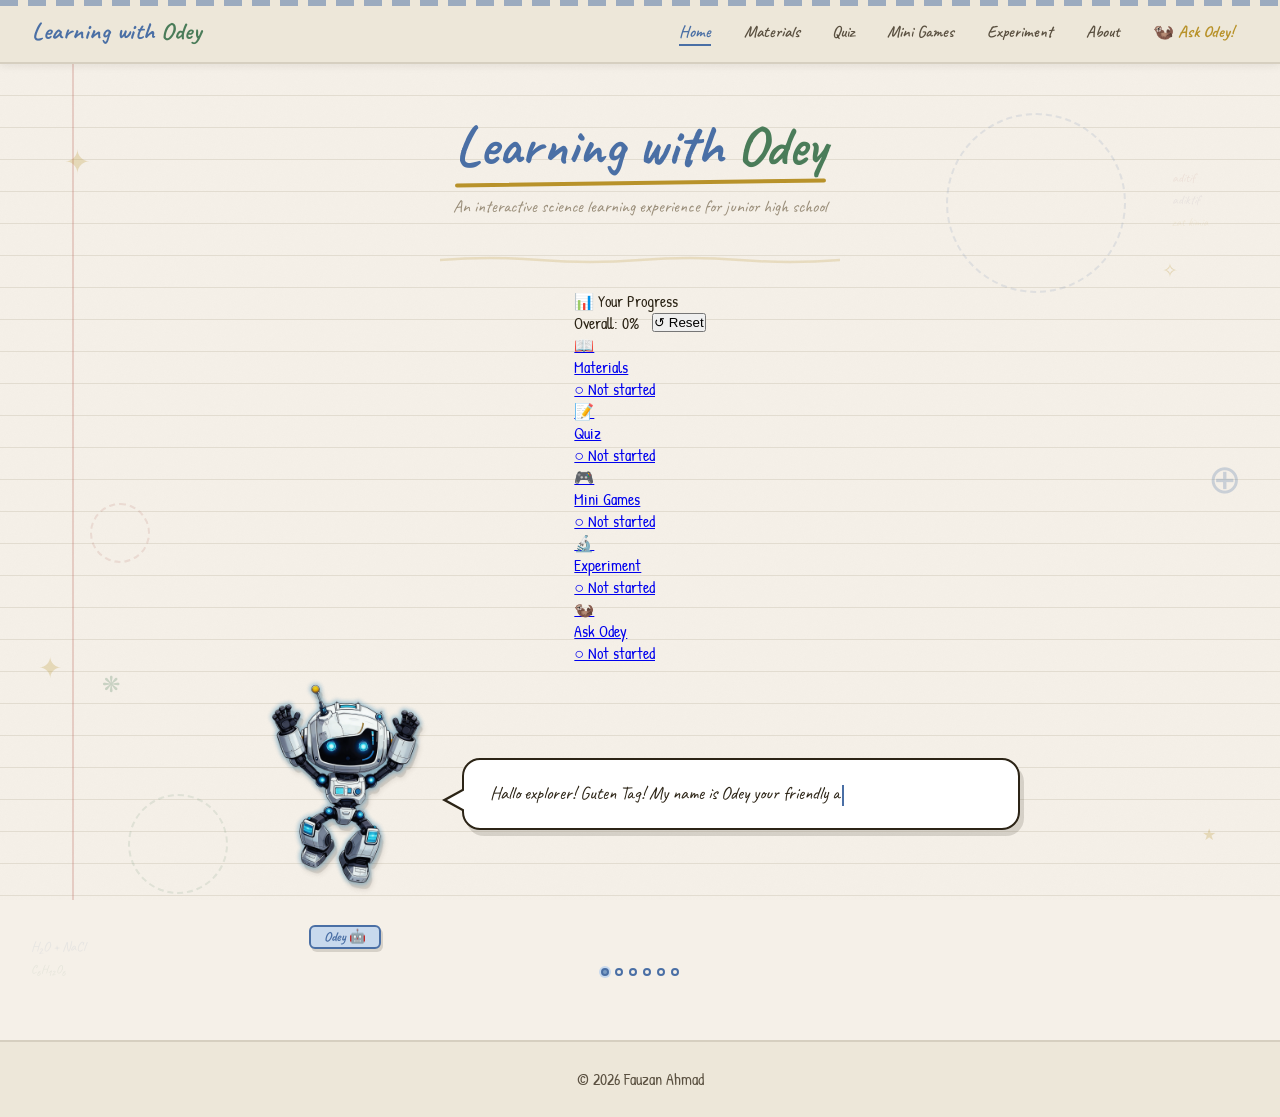
==== commit be49c4ec: "Update index.html" ====
--- a/index.html
+++ b/index.html
@@ -30,108 +30,6 @@
     .welcome-banner .subtitle-home { font-family: var(--font-hand); font-size: 1.1rem; color: var(--ink-faint); margin-top: 0.8rem; }
 
     .scribble-line { width: 100%; max-width: 400px; height: 12px; margin: 0.5rem auto 1.5rem; opacity: 0.35; }
-
-    /* ── PROGRESS TRACKER ── */
-    .progress-tracker {
-      position: relative;
-      z-index: 2;
-      width: 100%;
-      max-width: 760px;
-      background: white;
-      border: 2.5px solid var(--paper-lines);
-      border-radius: var(--radius-lg);
-      padding: 1rem 1.2rem;
-      margin-bottom: 1.5rem;
-      box-shadow: var(--shadow-sm);
-    }
-    .pt-header {
-      display: flex;
-      align-items: center;
-      justify-content: space-between;
-      margin-bottom: 0.8rem;
-      flex-wrap: wrap;
-      gap: 0.4rem;
-    }
-    .pt-title {
-      font-family: var(--font-hand);
-      font-size: 1rem;
-      font-weight: 700;
-      color: var(--ink-soft);
-      display: flex;
-      align-items: center;
-      gap: 0.4rem;
-    }
-    .pt-overall {
-      font-family: var(--font-hand);
-      font-size: 0.9rem;
-      color: var(--ink-faint);
-    }
-    .pt-overall span {
-      font-weight: 700;
-      color: var(--green);
-    }
-    .pt-sections {
-      display: grid;
-      grid-template-columns: repeat(auto-fill, minmax(100px, 1fr));
-      gap: 0.6rem;
-    }
-    .pt-section {
-      display: flex;
-      flex-direction: column;
-      align-items: center;
-      gap: 0.25rem;
-      padding: 0.5rem 0.3rem;
-      border-radius: var(--radius-md);
-      border: 2px solid var(--paper-lines);
-      background: var(--paper);
-      cursor: pointer;
-      transition: all 0.2s;
-      text-decoration: none;
-    }
-    .pt-section:hover { transform: translateY(-2px); box-shadow: var(--shadow-sm); }
-    .pt-section.done { border-color: var(--green); background: var(--green-pale); }
-    .pt-section.in-progress { border-color: var(--yellow); background: var(--yellow-pale); }
-    .pt-section-icon { font-size: 1.3rem; }
-    .pt-section-name { font-family: var(--font-hand); font-size: 0.78rem; font-weight: 700; color: var(--ink-soft); text-align: center; line-height: 1.2; }
-    .pt-section-status { font-size: 0.65rem; font-weight: 700; text-transform: uppercase; letter-spacing: 0.4px; }
-    .pt-section.done       .pt-section-status { color: var(--green); }
-    .pt-section.in-progress .pt-section-status { color: var(--yellow); }
-    .pt-section:not(.done):not(.in-progress) .pt-section-status { color: var(--ink-faint); }
-    .pt-progress-mini {
-      width: 100%;
-      height: 4px;
-      background: var(--paper-lines);
-      border-radius: 2px;
-      overflow: hidden;
-      margin-top: 0.2rem;
-    }
-    .pt-progress-fill {
-      height: 100%;
-      border-radius: 2px;
-      transition: width 0.5s ease;
-    }
-    .pt-section.done       .pt-progress-fill { background: var(--green); }
-    .pt-section.in-progress .pt-progress-fill { background: var(--yellow); }
-    .pt-section:not(.done):not(.in-progress) .pt-progress-fill { background: var(--paper-lines); }
-
-    /* Quiz best score badge */
-    .pt-quiz-score {
-      font-family: var(--font-hand);
-      font-size: 0.72rem;
-      color: var(--blue);
-      font-weight: 700;
-    }
-    .pt-reset {
-      font-family: var(--font-hand);
-      font-size: 0.75rem;
-      color: var(--ink-faint);
-      background: none;
-      border: none;
-      cursor: pointer;
-      text-decoration: underline;
-      padding: 0;
-    }
-    .pt-reset:hover { color: var(--red); }
 
     /* ── Dialog Scene ── */
     .dialog-scene { position: relative; z-index: 2; display: flex; flex-direction: row; align-items: center; gap: 2rem; width: 100%; max-width: 760px; cursor: pointer; }
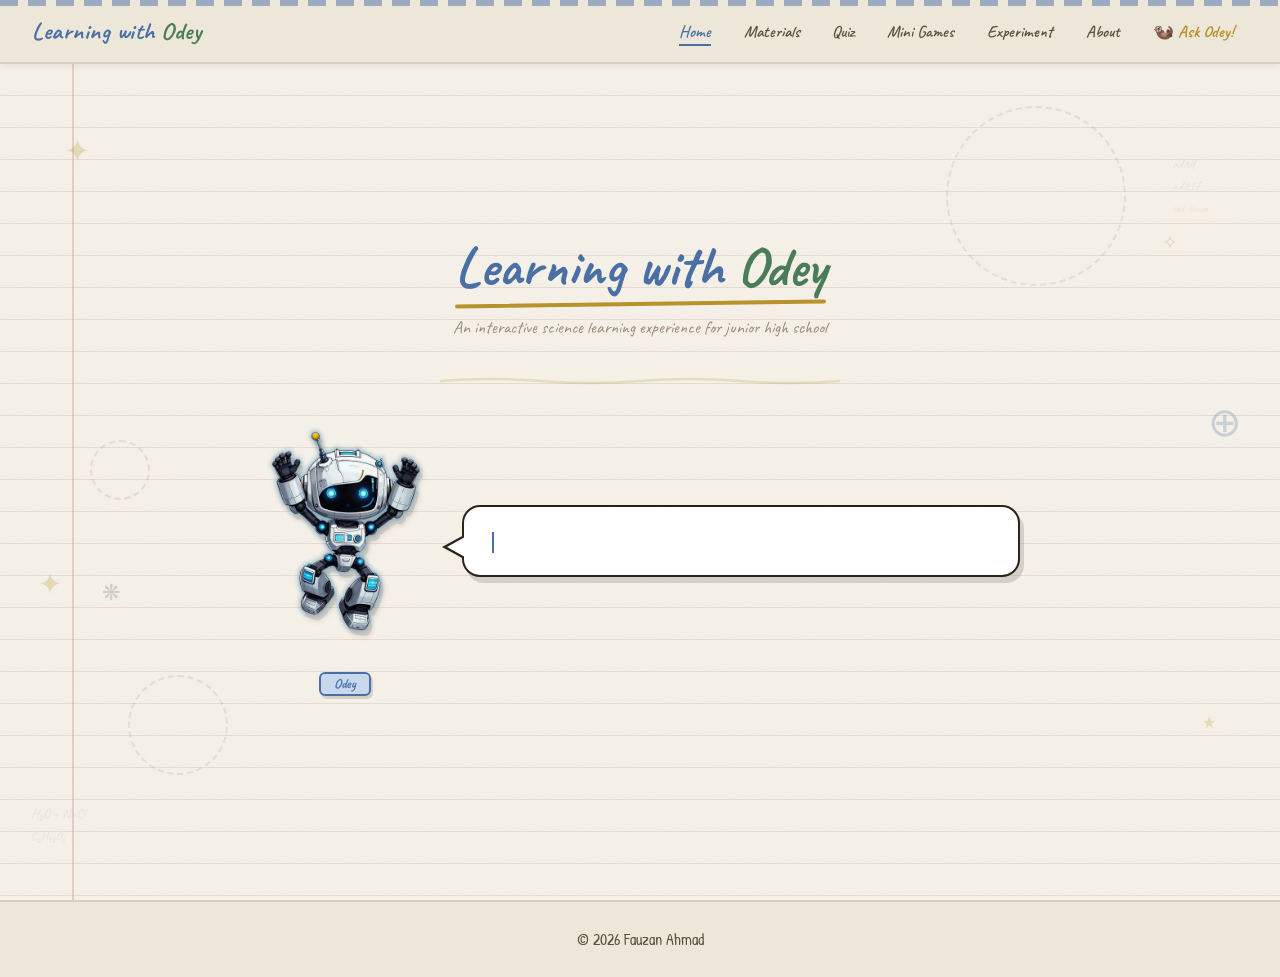
==== commit 634965be: "Update index.html" ====
--- a/index.html
+++ b/index.html
@@ -134,23 +134,11 @@
         <path d="M0 6 Q50 2 100 6 Q150 10 200 6 Q250 2 300 6 Q350 10 400 6" stroke="#b8922a" stroke-width="2.5" stroke-linecap="round" opacity="0.6"/>
       </svg>
 
-      <!-- ── PROGRESS TRACKER ── -->
-      <div class="progress-tracker" id="progressTracker">
-        <div class="pt-header">
-          <div class="pt-title">📊 Your Progress</div>
-          <div style="display:flex;align-items:center;gap:.8rem">
-            <div class="pt-overall">Overall: <span id="ptOverall">0%</span></div>
-            <button class="pt-reset" onclick="resetProgress()">↺ Reset</button>
-          </div>
-        </div>
-        <div class="pt-sections" id="ptSections"></div>
-      </div>
-
       <!-- Dialog: Odey LEFT | Bubble RIGHT -->
       <div class="dialog-scene" id="dialogScene">
         <div class="odey-wrapper">
           <img src="assets/odey.png" alt="Odey" class="odey-img" id="odeyImg">
-          <div class="odey-nametag">Odey 🤖</div>
+          <div class="odey-nametag">Odey</div>
           <div class="odey-reaction" id="odeyReaction"></div>
         </div>
         <div class="dialog-bubble-wrapper">
@@ -184,111 +172,11 @@
     <p>© 2026 Fauzan Ahmad</p>
   </footer>
 
-  <script>
-    /* ════════════════════════════════════════════
-       PROGRESS TRACKER
-    ════════════════════════════════════════════ */
-    const SECTIONS = [
-      { key:'materials', name:'Materials',   icon:'📖', href:'materials.html',  trackKey:'odey_materials' },
-      { key:'quiz',      name:'Quiz',        icon:'📝', href:'quiz.html',        trackKey:'odey_quiz'      },
-      { key:'minigames', name:'Mini Games',  icon:'🎮', href:'minigames.html',   trackKey:'odey_minigames' },
-      { key:'experiment',name:'Experiment',  icon:'🔬', href:'experiment.html',  trackKey:'odey_experiment'},
-      { key:'askodey',   name:'Ask Odey',    icon:'🦦', href:'askodey.html',     trackKey:'odey_askodey'   },
-    ];
-
-    function getProgress(key) {
-      try { return JSON.parse(localStorage.getItem(key) || 'null'); } catch { return null; }
-    }
-
-    function getSectionStatus(section) {
-      const data = getProgress(section.trackKey);
-      if (!data) return { status:'not-started', pct:0, detail:'' };
-
-      if (section.key === 'quiz') {
-        if (data.completed) return { status:'done', pct:100, detail: data.bestScore ? data.bestScore + ' pts' : 'Done' };
-        if (data.started)   return { status:'in-progress', pct:50, detail:'In progress' };
-        return { status:'not-started', pct:0, detail:'' };
-      }
-      if (section.key === 'materials') {
-        const pct = data.readPct || 0;
-        if (pct >= 90) return { status:'done', pct:100, detail:'Read ✓' };
-        if (pct > 0)   return { status:'in-progress', pct, detail: pct + '% read' };
-        return { status:'not-started', pct:0, detail:'' };
-      }
-      if (section.key === 'experiment') {
-        const pct = data.completionPct || 0;
-        if (pct >= 80) return { status:'done', pct:100, detail:'Completed ✓' };
-        if (pct > 0)   return { status:'in-progress', pct, detail: pct + '% done' };
-        return { status:'not-started', pct:0, detail:'' };
-      }
-      if (data.visited) return { status:'done', pct:100, detail:'Visited ✓' };
-      return { status:'not-started', pct:0, detail:'' };
-    }
-
-    function renderProgressTracker() {
-      const container = document.getElementById('ptSections');
-      container.innerHTML = '';
-      let completedCount = 0;
-
-      SECTIONS.forEach(section => {
-        const { status, pct, detail } = getSectionStatus(section);
-        if (status === 'done') completedCount++;
-
-        const el = document.createElement('a');
-        el.href = section.href;
-        el.className = 'pt-section' + (status === 'done' ? ' done' : status === 'in-progress' ? ' in-progress' : '');
-
-        const statusText = status === 'done' ? '✅ Done' : status === 'in-progress' ? '⏳ Started' : '○ Not started';
-        const quizExtra  = section.key === 'quiz' && detail && status === 'done'
-          ? `<div class="pt-quiz-score">🏆 ${detail}</div>` : '';
-
-        el.innerHTML = `
-          <div class="pt-section-icon">${section.icon}</div>
-          <div class="pt-section-name">${section.name}</div>
-          <div class="pt-section-status">${statusText}</div>
-          ${quizExtra}
-          <div class="pt-progress-mini"><div class="pt-progress-fill" style="width:${pct}%"></div></div>`;
-        container.appendChild(el);
-      });
-
-      const overallPct = Math.round((completedCount / SECTIONS.length) * 100);
-      document.getElementById('ptOverall').textContent = overallPct + '%';
-
-      // Update Odey dialog based on progress
-      updateDialogForProgress(completedCount);
-    }
-
-    function updateDialogForProgress(completedCount) {
-      if (completedCount >= SECTIONS.length) {
-        DIALOGS[0].text = "Wunderbar!! You've completed EVERYTHING, Freund! 🎉 You're a true science scholar! Maybe try the leaderboard next?";
-      } else if (completedCount >= 3) {
-        DIALOGS[0].text = "Sehr gut! You're " + completedCount + "/" + SECTIONS.length + " through the material! Almost there, Freund! Keep going! 💪";
-      } else if (completedCount >= 1) {
-        DIALOGS[0].text = "Good start, Freund! You've completed " + completedCount + " section" + (completedCount>1?'s':'') + " so far. Keep exploring! 🚀";
-      }
-    }
-
-    window.resetProgress = function() {
-      if (!confirm('Reset all your progress? This cannot be undone.')) return;
-      SECTIONS.forEach(s => localStorage.removeItem(s.trackKey));
-      renderProgressTracker();
-    };
-
-    // Track page visits automatically
-    function trackVisit(key, data = {}) {
-      const existing = getProgress(key) || {};
-      localStorage.setItem(key, JSON.stringify({ ...existing, visited: true, lastVisit: Date.now(), ...data }));
-    }
-
-    // Track materials reading progress via scroll
-    if (window.location.pathname.includes('materials')) {
-      window.addEventListener('scroll', () => {
-        const el  = document.documentElement;
-        const pct = Math.round((el.scrollTop / (el.scrollHeight - el.clientHeight)) * 100);
-        trackVisit('odey_materials', { readPct: pct });
-      });
-    }
-
+  <script data-cfasync="false" src="/cdn-cgi/scripts/5c5dd728/cloudflare-static/email-decode.min.js"></script><script>
+    /* Nav toggle */
+    document.getElementById('navToggle').addEventListener('click', () => {
+      document.getElementById('navLinks').classList.toggle('open');
+    });
     /* ════════════════════════════════════════════
        DIALOG
     ════════════════════════════════════════════ */
@@ -297,7 +185,7 @@
       { text: "I was built by my good friend, Fauzan to help YOU explore the fascinating world of science. Pretty cool, ja?", reaction: "🚀" },
       { text: "This website is all about Additive and Addictive Substances. Sounds serious, but we'll make it fun, I promise! Hehe~", reaction: "😄" },
       { text: "You'll find interactive Materials, a Quiz to test your knowledge, fun Mini Games, a hands-on Experiment, and more!", reaction: "📚" },
-      { text: "Also, you can ask me anything about the material! Just click 🦦 Ask Odey! in the navbar — I'm always here, Freund!", reaction: "✍️" },
+      { text: "Also, you can ask me anything about the material! Just click 🦦 Ask Odey! in the navbar, I'm happy to help you!", reaction: "✍️" },
       { text: "Ready to dive in? Check your progress tracker above and choose where to continue. I'll be cheering for you all the way!", reaction: "🌟" }
     ];
 
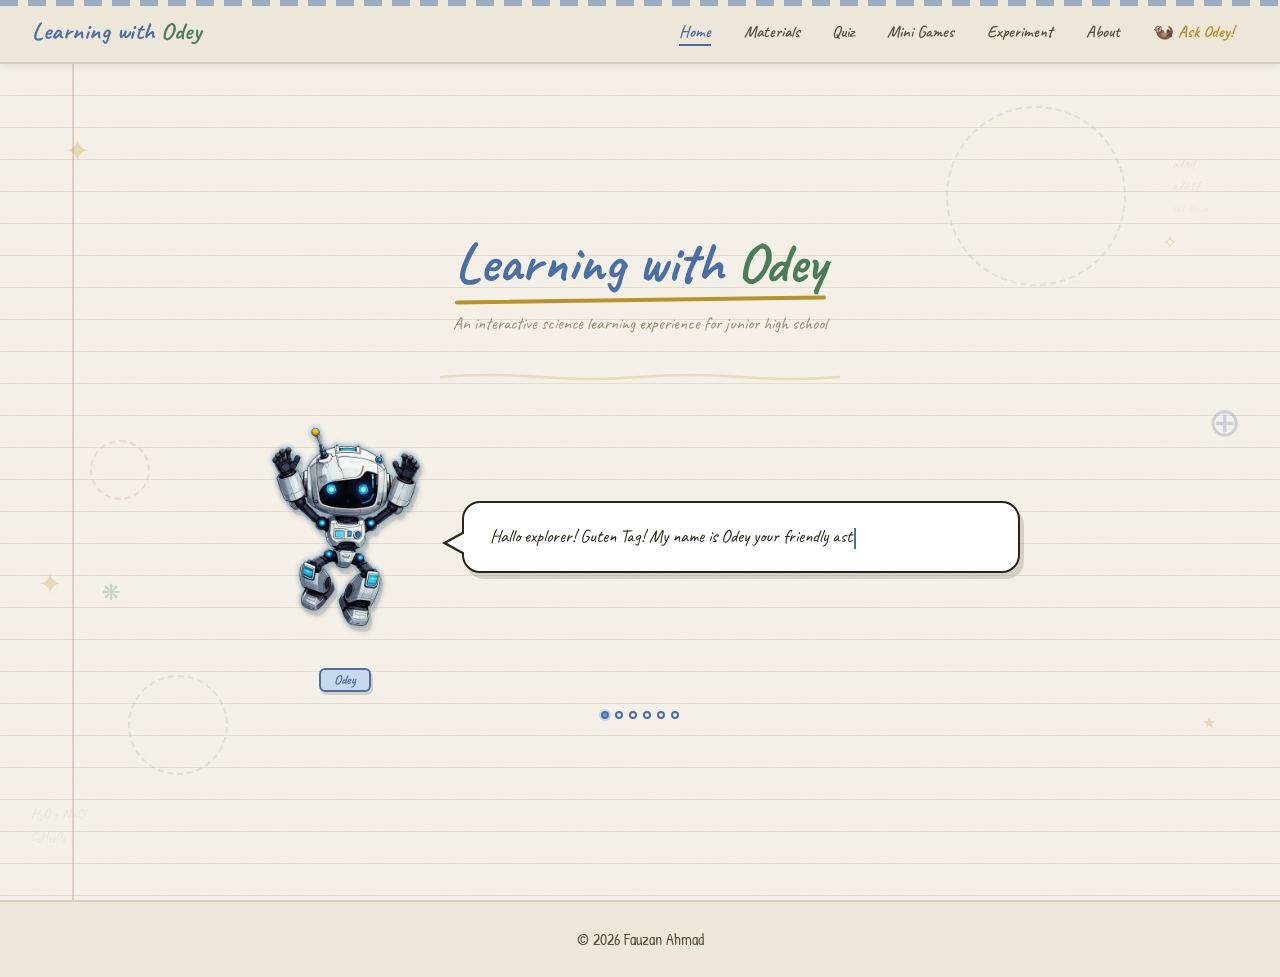
==== commit 3388496b: "Update index.html" ====
--- a/index.html
+++ b/index.html
@@ -290,7 +290,6 @@
     });
 
     /* ── INIT ── */
-    renderProgressTracker();
     buildDots();
     typeText(DIALOGS[0].text);
   </script>
